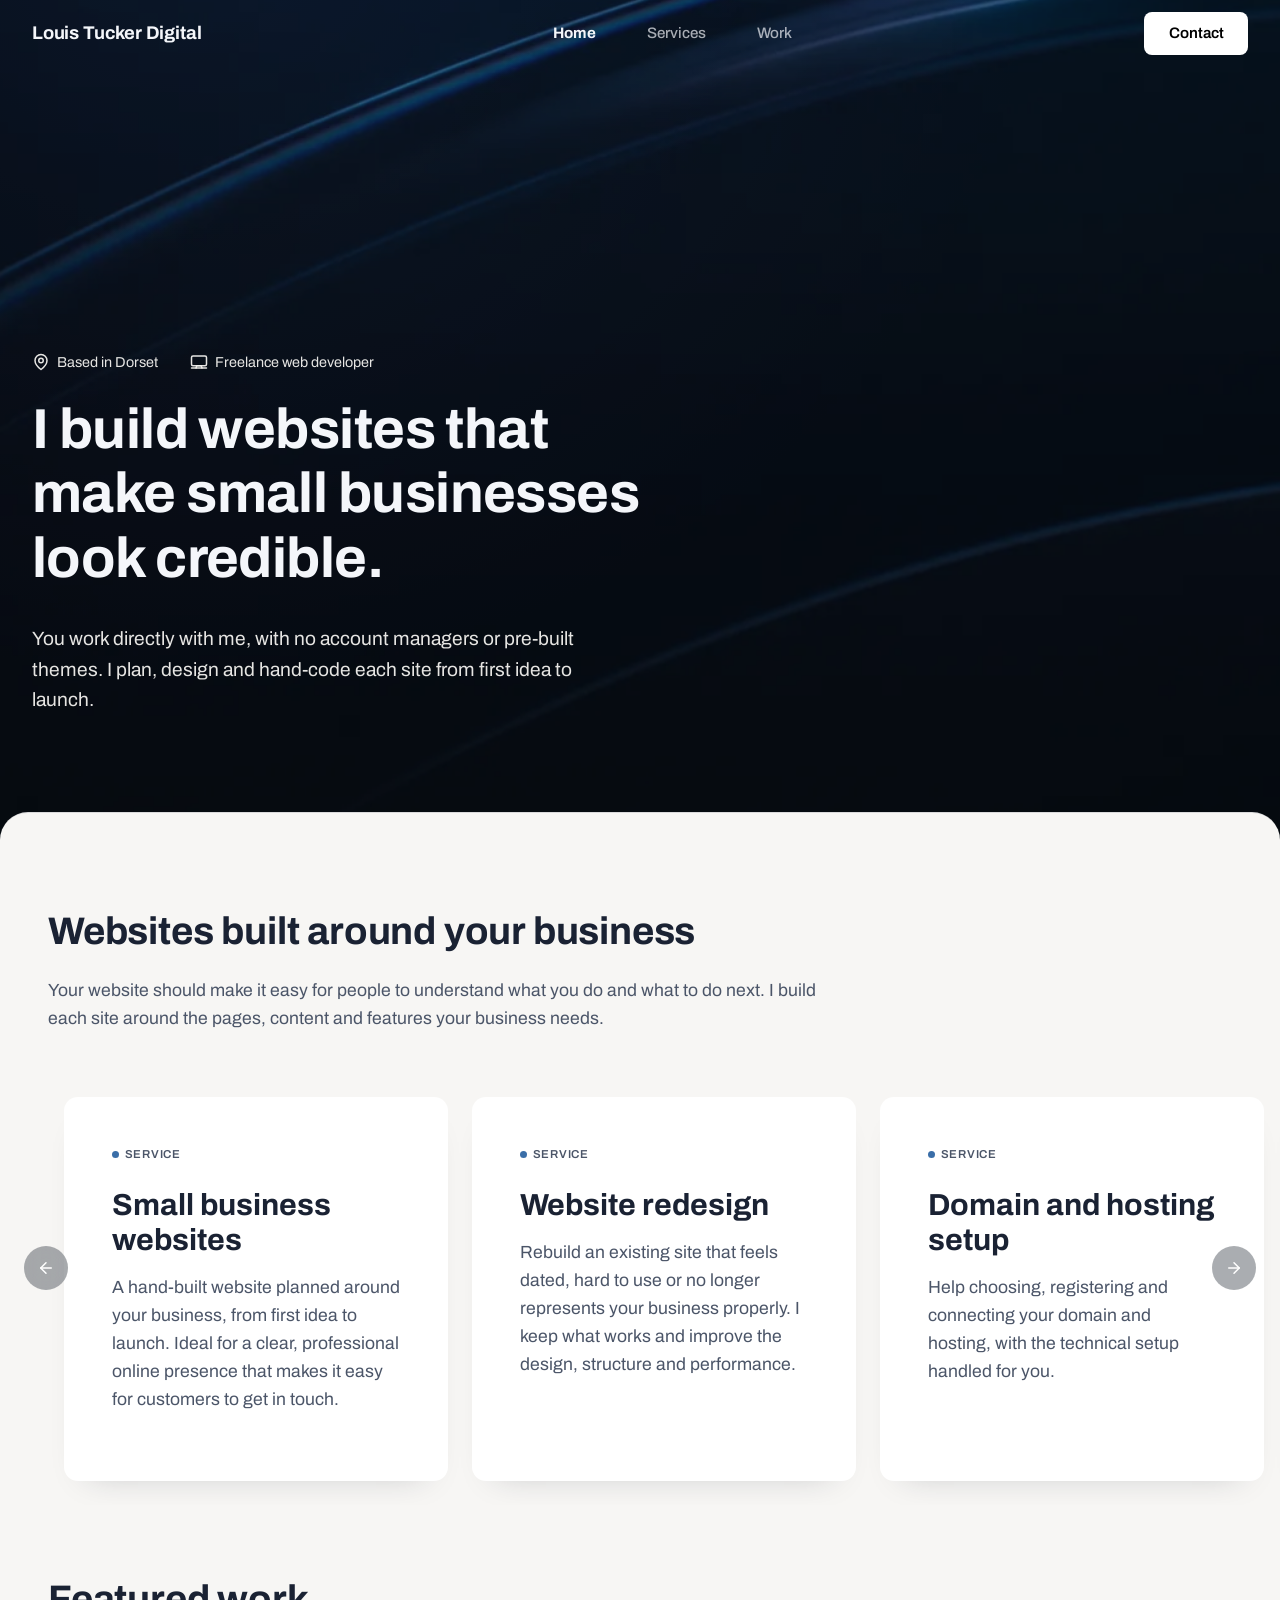
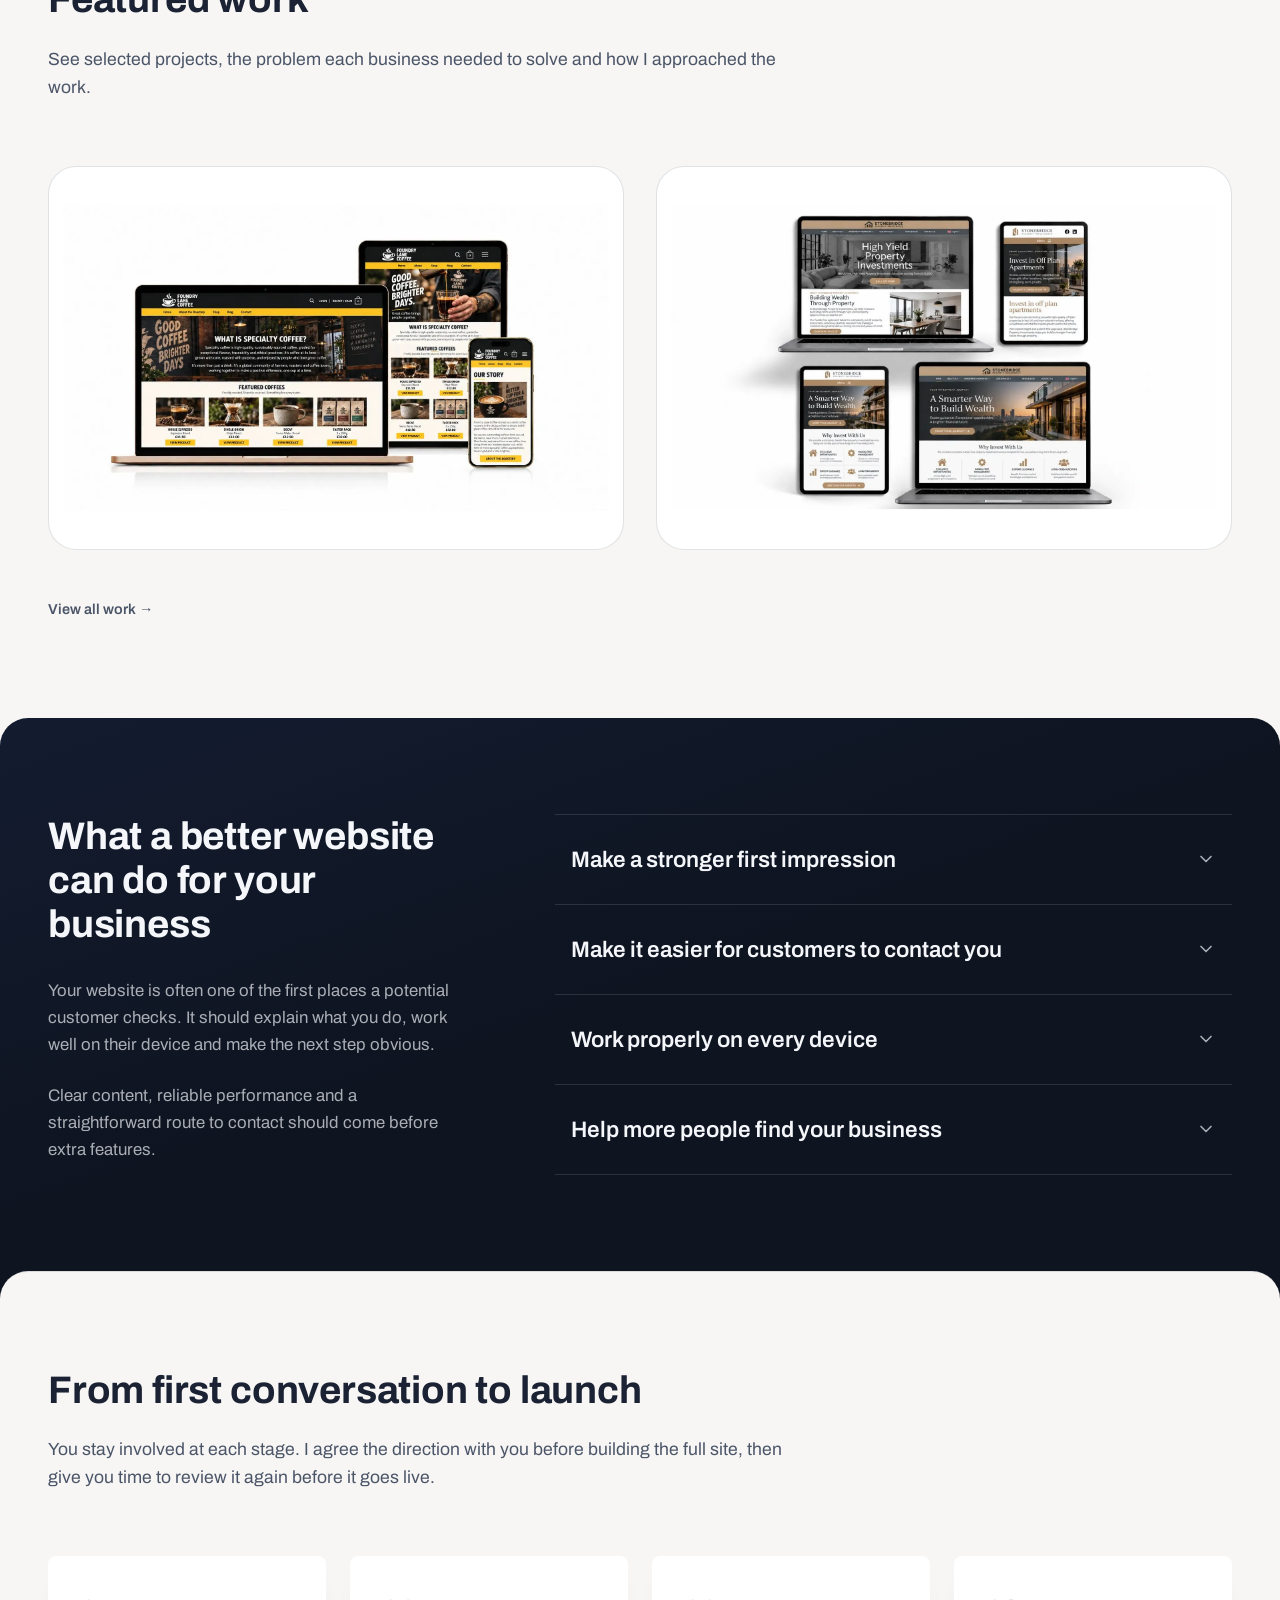
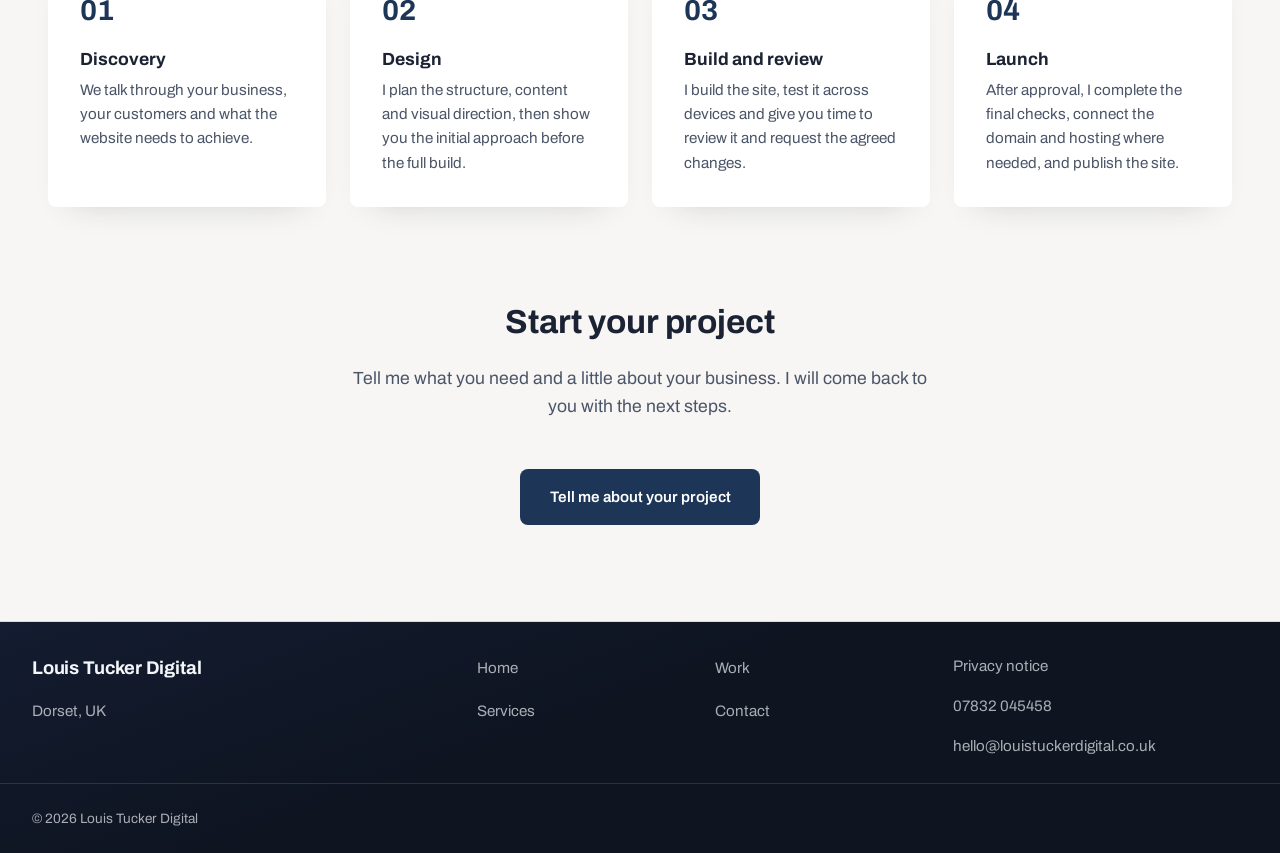
==== index.html @ f45a4ca0 "Widen lightbox frame and add prev/next navigation between images - The lightbox surface is now a rea" ====
<!DOCTYPE html>
<html lang="en-GB">
<head>
  <meta charset="UTF-8">
  <meta name="viewport" content="width=device-width, initial-scale=1.0">
  <meta http-equiv="Content-Security-Policy" content="default-src 'self'; style-src 'self'; font-src 'self'; script-src 'self'; img-src 'self' data:; connect-src 'self' https://formspree.io; form-action 'self' https://formspree.io; object-src 'none'; base-uri 'self'; frame-ancestors 'none';">
  <meta name="referrer" content="strict-origin-when-cross-origin">
  <meta name="robots" content="index, follow">

  <title>Louis Tucker Digital | Freelance web developer, UK</title>
  <meta name="description" content="I design and build fast, secure websites for small businesses across the UK. Custom-coded, mobile-first and straightforward to maintain.">
  <link rel="canonical" href="https://louistuckerdigital.co.uk/">

  <meta property="og:type" content="website">
  <meta property="og:site_name" content="Louis Tucker Digital">
  <meta property="og:title" content="Louis Tucker Digital | Freelance web developer, UK">
  <meta property="og:description" content="I design and build fast, secure websites for small businesses across the UK. Custom-coded, mobile-first, and straightforward to maintain.">
  <meta property="og:url" content="https://louistuckerdigital.co.uk/">
  <meta property="og:image" content="https://louistuckerdigital.co.uk/assets/og-image.png">
  <meta property="og:locale" content="en_GB">
  <meta name="twitter:card" content="summary_large_image">
  <meta name="twitter:title" content="Louis Tucker Digital | Freelance web developer, UK">
  <meta name="twitter:description" content="I design and build fast, secure websites for small businesses across the UK.">
  <meta name="twitter:image" content="https://louistuckerdigital.co.uk/assets/og-image.png">

  <link rel="icon" type="image/svg+xml" href="assets/favicon.svg">
  <link rel="icon" type="image/png" sizes="32x32" href="assets/favicon-32x32.png">
  <link rel="icon" type="image/png" sizes="16x16" href="assets/favicon-16x16.png">
  <link rel="apple-touch-icon" href="assets/apple-touch-icon.png">
  <link rel="shortcut icon" href="assets/favicon.ico">

  <link rel="preload" href="assets/fonts/archivo-variable.woff2" as="font" type="font/woff2" crossorigin>

  <link rel="stylesheet" href="css/styles.css?v=251">

  <script type="application/ld+json">
  {
    "@context": "https://schema.org",
    "@type": "ProfessionalService",
    "name": "Louis Tucker Digital",
    "image": "https://louistuckerdigital.co.uk/assets/og-image.png",
    "url": "https://louistuckerdigital.co.uk/",
    "email": "hello@louistuckerdigital.co.uk",
    "telephone": "+447832045458",
    "address": {
      "@type": "PostalAddress",
      "addressRegion": "Dorset",
      "addressCountry": "GB"
    },
    "areaServed": "GB",
    "priceRange": "£35-£500"
  }
  </script>
</head>
<body>
  <a class="skip-link" href="#main">Skip to content</a>

  <header class="site-header site-header-on-dark">
    <div class="container">
      <a class="brand brand-on-dark" href="/">
        Louis Tucker Digital
      </a>

      <button class="nav-toggle nav-toggle-on-dark" type="button" aria-expanded="false" aria-controls="main-nav" aria-label="Toggle menu">
        <span class="nav-toggle-bar"></span>
        <span class="nav-toggle-bar"></span>
        <span class="nav-toggle-bar"></span>
      </button>

      <nav class="main-nav main-nav-on-dark" id="main-nav" aria-label="Primary">
        <ul>
          <li><a href="/" aria-current="page">Home</a></li>
          <li><a href="services/">Services</a></li>
          <li><a href="work/">Work</a></li>
          <li><a href="contact/">Contact</a></li>
        </ul>
      </nav>

      <a class="header-contact-btn" href="contact/">Contact</a>
    </div>
  </header>

  <div class="hero-wrap hero-wrap-home">
    <section class="hero">
      <div class="container hero-grid">
        <div class="hero-content">
          <ul class="hero-meta">
            <li>
              <svg viewBox="0 0 24 24" fill="none" stroke="currentColor" stroke-width="2" stroke-linecap="round" stroke-linejoin="round" aria-hidden="true"><path d="M20 10c0 6-8 12-8 12s-8-6-8-12a8 8 0 0 1 16 0Z"/><circle cx="12" cy="10" r="3"/></svg>
              <span>Based in Dorset</span>
            </li>
            <li>
              <svg viewBox="0 0 24 24" fill="none" stroke="currentColor" stroke-width="2" stroke-linecap="round" stroke-linejoin="round" aria-hidden="true"><rect x="2" y="4" width="20" height="13" rx="2"/><path d="M2 20h20"/><path d="M8 20l1-3h6l1 3"/></svg>
              <span>Freelance web developer</span>
            </li>
          </ul>

          <h1>I build websites that make small businesses look credible.</h1>

          <p class="hero-lede">You work directly with me, with no account managers or pre-built themes. I plan, design and hand-code each site from first idea to launch.</p>
        </div>
      </div>
    </section>
  </div>

  <main id="main">
    <section class="tile-section tile-section-light tile-overlap">
      <div class="container">
        <div class="section-head">
          <h2>Websites built around your business</h2>
          <p>Your website should make it easy for people to understand what you do and what to do next. I build each site around the pages, content and features your business needs.</p>
        </div>

        <div class="offer-carousel" id="offer-carousel">
          <button class="offer-carousel-arrow offer-carousel-arrow-prev" type="button" aria-label="Scroll left" disabled>
            <svg viewBox="0 0 24 24" fill="none" stroke="currentColor" stroke-width="2" stroke-linecap="round" stroke-linejoin="round" aria-hidden="true"><path d="M19 12H5"/><path d="M12 19l-7-7 7-7"/></svg>
          </button>

          <div class="offer-carousel-track">
            <div class="offer-carousel-spacer" aria-hidden="true"></div>
            <a class="offer-card" href="services/#showcase-jump">
              <span class="offer-tag"><span class="offer-tag-dot"></span>Service</span>
              <h3>Small business websites</h3>
              <p>A hand-built website planned around your business, from first idea to launch. Ideal for a clear, professional online presence that makes it easy for customers to get in touch.</p>
            </a>
            <a class="offer-card" href="services/#showcase-jump">
              <span class="offer-tag"><span class="offer-tag-dot"></span>Service</span>
              <h3>Website redesign</h3>
              <p>Rebuild an existing site that feels dated, hard to use or no longer represents your business properly. I keep what works and improve the design, structure and performance.</p>
            </a>
            <a class="offer-card" href="services/#showcase-jump">
              <span class="offer-tag"><span class="offer-tag-dot"></span>Service</span>
              <h3>Domain and hosting setup</h3>
              <p>Help choosing, registering and connecting your domain and hosting, with the technical setup handled for you.</p>
            </a>
            <a class="offer-card" href="services/#showcase-jump">
              <span class="offer-tag"><span class="offer-tag-dot"></span>Service</span>
              <h3>Website content</h3>
              <p>Help organising and refining your words, images and page structure so visitors can quickly understand what you do and what to do next.</p>
            </a>
            <div class="offer-carousel-spacer" aria-hidden="true"></div>
          </div>

          <button class="offer-carousel-arrow offer-carousel-arrow-next" type="button" aria-label="Scroll right">
            <svg viewBox="0 0 24 24" fill="none" stroke="currentColor" stroke-width="2" stroke-linecap="round" stroke-linejoin="round" aria-hidden="true"><path d="M5 12h14"/><path d="M12 5l7 7-7 7"/></svg>
          </button>
        </div>

        <div class="section-head section-head-spaced">
          <h2>Featured work</h2>
          <p>See selected projects, the problem each business needed to solve and how I approached the work.</p>
        </div>

        <div class="showcase-visual-grid showcase-visual-grid-featured">
          <a class="showcase-visual" href="case-studies/local-coffee-shop/">
            <img class="showcase-visual-image" src="assets/case-studies/local-coffee-shop/foundrylancoffee-cover.webp" alt="Desktop homepage of the Foundry Lane Coffee website" loading="lazy" width="1635" height="916">
            <div class="showcase-visual-overlay">
              <h3>A new website for a local coffee shop</h3>
              <p>A simple website that reflects the character of the business.</p>
            </div>
          </a>
          <a class="showcase-visual" href="case-studies/property-content/">
            <img class="showcase-visual-image" src="assets/case-studies/property-content/stonebridgepropertyinvestments-cover.webp" alt="Homepage, off plan apartments and investment journey pages of the Stonebridge Property Investments website across desktop, tablet and mobile" loading="lazy" width="1638" height="910">
            <div class="showcase-visual-overlay">
              <h3>Restructuring website content for a property business</h3>
              <p>Bringing a complex range of property services into a clearer structure.</p>
            </div>
          </a>
        </div>

        <a class="text-link-subtle view-all-work" href="work/">View all work &rarr;</a>
      </div>
    </section>

    <section class="tile-section tile-section-dark tile-overlap">
      <div class="container">
        <div class="offer-split">
          <div class="offer-split-intro">
            <h2>What a better website can do for your business</h2>
            <p>Your website is often one of the first places a potential customer checks. It should explain what you do, work well on their device and make the next step obvious.</p>
            <p>Clear content, reliable performance and a straightforward route to contact should come before extra features.</p>
          </div>

          <div class="accordion">
            <div class="accordion-item">
              <button class="accordion-trigger" type="button" aria-expanded="false" aria-controls="accordion-panel-1" id="accordion-trigger-1">
                <span>Make a stronger first impression</span>
                <svg class="accordion-icon" viewBox="0 0 24 24" fill="none" stroke="currentColor" stroke-width="2" stroke-linecap="round" stroke-linejoin="round" aria-hidden="true"><path d="M6 9l6 6 6-6"/></svg>
              </button>
              <div class="accordion-panel" id="accordion-panel-1" role="region" aria-labelledby="accordion-trigger-1">
                <p>A dated or hard-to-use site can make a good business look less established than it is. A clear, current website helps your online presence match the quality of the service you provide.</p>
              </div>
            </div>

            <div class="accordion-item">
              <button class="accordion-trigger" type="button" aria-expanded="false" aria-controls="accordion-panel-2" id="accordion-trigger-2">
                <span>Make it easier for customers to contact you</span>
                <svg class="accordion-icon" viewBox="0 0 24 24" fill="none" stroke="currentColor" stroke-width="2" stroke-linecap="round" stroke-linejoin="round" aria-hidden="true"><path d="M6 9l6 6 6-6"/></svg>
              </button>
              <div class="accordion-panel" id="accordion-panel-2" role="region" aria-labelledby="accordion-trigger-2">
                <p>Visitors should be able to see what you do and how to contact you without searching for it. Clear navigation, contact details and simple enquiry forms make the next step easier.</p>
              </div>
            </div>

            <div class="accordion-item">
              <button class="accordion-trigger" type="button" aria-expanded="false" aria-controls="accordion-panel-3" id="accordion-trigger-3">
                <span>Work properly on every device</span>
                <svg class="accordion-icon" viewBox="0 0 24 24" fill="none" stroke="currentColor" stroke-width="2" stroke-linecap="round" stroke-linejoin="round" aria-hidden="true"><path d="M6 9l6 6 6-6"/></svg>
              </button>
              <div class="accordion-panel" id="accordion-panel-3" role="region" aria-labelledby="accordion-trigger-3">
                <p>People will visit from phones, tablets and desktops. I build each site to adapt across screen sizes, with readable content and straightforward navigation throughout.</p>
              </div>
            </div>

            <div class="accordion-item">
              <button class="accordion-trigger" type="button" aria-expanded="false" aria-controls="accordion-panel-4" id="accordion-trigger-4">
                <span>Help more people find your business</span>
                <svg class="accordion-icon" viewBox="0 0 24 24" fill="none" stroke="currentColor" stroke-width="2" stroke-linecap="round" stroke-linejoin="round" aria-hidden="true"><path d="M6 9l6 6 6-6"/></svg>
              </button>
              <div class="accordion-panel" id="accordion-panel-4" role="region" aria-labelledby="accordion-trigger-4">
                <p>Clear page structure, metadata, mobile-friendly design and fast loading help search engines understand your business. Every site includes these basic SEO foundations.</p>
              </div>
            </div>
          </div>
        </div>
      </div>
    </section>

    <section class="tile-section tile-section-light tile-overlap tile-section-last">
      <div class="container">
        <div class="section-head">
          <h2>From first conversation to launch</h2>
          <p>You stay involved at each stage. I agree the direction with you before building the full site, then give you time to review it again before it goes live.</p>
        </div>

        <div class="process-tiles">
          <a class="process-tile" href="services/#process-steps-jump">
            <span class="process-index">01</span>
            <h3>Discovery</h3>
            <p>We talk through your business, your customers and what the website needs to achieve.</p>
          </a>
          <a class="process-tile" href="services/#process-steps-jump">
            <span class="process-index">02</span>
            <h3>Design</h3>
            <p>I plan the structure, content and visual direction, then show you the initial approach before the full build.</p>
          </a>
          <a class="process-tile" href="services/#process-steps-jump">
            <span class="process-index">03</span>
            <h3>Build and review</h3>
            <p>I build the site, test it across devices and give you time to review it and request the agreed changes.</p>
          </a>
          <a class="process-tile" href="services/#process-steps-jump">
            <span class="process-index">04</span>
            <h3>Launch</h3>
            <p>After approval, I complete the final checks, connect the domain and hosting where needed, and publish the site.</p>
          </a>
        </div>

        <div class="cta-section">
          <h2>Start your project</h2>
          <p>Tell me what you need and a little about your business. I will come back to you with the next steps.</p>
          <a class="btn btn-primary" href="contact/">Tell me about your project</a>
        </div>
      </div>
    </section>
  </main>

  <footer class="site-footer site-footer-dark">
    <div class="container footer-dark-grid">
      <div class="footer-dark-brand">
        <a class="brand brand-on-dark" href="/">Louis Tucker Digital</a>
        <p class="footer-dark-location">Dorset, UK</p>
      </div>

      <nav class="footer-dark-nav" aria-label="Footer">
        <ul>
          <li><a href="/">Home</a></li>
          <li><a href="services/">Services</a></li>
        </ul>
        <ul>
          <li><a href="work/">Work</a></li>
          <li><a href="contact/">Contact</a></li>
        </ul>
      </nav>

      <div class="footer-dark-contact">
        <a href="privacy/">Privacy notice</a>
        <a href="tel:+447832045458">07832 045458</a>
        <a href="mailto:hello@louistuckerdigital.co.uk">hello@louistuckerdigital.co.uk</a>
      </div>
    </div>

    <div class="container footer-dark-bottom">
      <p>&copy; <span id="year">2026</span> Louis Tucker Digital</p>
    </div>
  </footer>

  <script src="js/main.js?v=13"></script>
</body>
</html>
---- css/styles.css ----
/*
  Louis Tucker Digital
  Design direction: an editorial, ledger-like layout for a solo web developer.
  White ground, alternating with a subtly blue-tinted light grey, single
  navy accent used sparingly (primary button, links, one hero line).
  Archivo for headings and body copy. No cards, no icon tiles, no
  gradients.

  Header is a light, understated bar rather than a solid colour block,
  and closing CTAs sit in a soft rounded panel instead of full-bleed
  colour, so the accent reads as considered rather than shouted.
*/

@font-face {
  font-family: "Archivo";
  font-style: normal;
  font-weight: 400 800;
  font-display: swap;
  src: url("../assets/fonts/archivo-variable.woff2") format("woff2");
}

:root {
  --color-bg: #ffffff;
  --color-bg-alt: #eef1f6;
  --color-ink: #1a2233;
  --color-ink-soft: #4b5568;
  --color-ink-faint: #646d7d;
  --color-accent: #1d3557;
  --color-accent-tint: #e6eaf1;
  --color-rule: rgba(26, 34, 51, 0.13);
  --color-rule-strong: rgba(26, 34, 51, 0.24);

  --color-dark: #0e1420;
  --color-dark-alt: #171f2e;
  --color-dark-rule: rgba(255, 255, 255, 0.12);
  --color-on-dark: #f4f6fa;
  --color-on-dark-soft: rgba(244, 246, 250, 0.68);

  --font-heading: "Archivo", "Segoe UI", sans-serif;
  --font-body: "Archivo", "Segoe UI", sans-serif;
  --font-ui: "Archivo", "Segoe UI", sans-serif;

  --space-1: 0.5rem;
  --space-2: 1rem;
  --space-3: 1.5rem;
  --space-4: 2rem;
  --space-5: 3rem;
  --space-6: 4rem;
  --space-7: 6rem;
  --space-8: 8rem;

  --max-width: 100rem;
  --measure: 38rem;
  --radius: 8px;
  --radius-panel: 28px;
  --header-height: 5.5rem;
}

/* Reset a hierarchy of the usual suspects, not everything, so browser
   defaults we actually rely on (focus rings, form controls) stay intact. */
*,
*::before,
*::after {
  box-sizing: border-box;
}

html {
  scroll-behavior: smooth;
  overflow-x: hidden;
}

@media (prefers-reduced-motion: reduce) {
  html {
    scroll-behavior: auto;
  }
  * {
    animation-duration: 0.01ms !important;
    animation-iteration-count: 1 !important;
    transition-duration: 0.01ms !important;
  }
}

body {
  margin: 0;
  background: var(--color-bg);
  color: var(--color-ink);
  font-family: var(--font-body);
  font-size: 1.0625rem;
  line-height: 1.6;
  -webkit-font-smoothing: antialiased;
  overflow-x: hidden;
}

h1,
h2,
h3,
h4 {
  font-family: var(--font-heading);
  font-weight: 700;
  line-height: 1.15;
  margin: 0;
  color: var(--color-ink);
}

h1 {
  font-size: clamp(2.15rem, 3.6vw, 3rem);
  letter-spacing: -0.01em;
}

h2 {
  font-size: clamp(1.7rem, 2.6vw, 2.1rem);
  letter-spacing: -0.005em;
}

h3 {
  font-size: 1.35rem;
}

p {
  margin: 0 0 1em;
}

a {
  color: var(--color-accent);
  text-decoration-thickness: 1px;
  text-underline-offset: 0.15em;
}

a:hover {
  text-decoration-thickness: 2px;
}

img {
  max-width: 100%;
  display: block;
}

img[hidden] {
  display: none;
}

/* Visible keyboard focus everywhere, including on custom controls. */
a:focus-visible,
button:focus-visible,
input:focus-visible,
select:focus-visible,
textarea:focus-visible {
  outline: 2px solid var(--color-accent);
  outline-offset: 3px;
}

.container {
  width: 100%;
  max-width: var(--max-width);
  margin: 0 auto;
  padding: 0 clamp(var(--space-2), 3vw, var(--space-4));
}

.measure {
  max-width: var(--measure);
}

.measure-wide {
  max-width: 60%;
}

.measure h2 {
  margin-top: var(--space-5);
  margin-bottom: var(--space-3);
}

.measure-p-spaced {
  margin-bottom: var(--space-3);
}

.measure h2:first-child {
  margin-top: 0;
}

.skip-link {
  position: absolute;
  left: -999px;
  top: auto;
  background: var(--color-ink);
  color: var(--color-bg);
  padding: var(--space-2) var(--space-3);
  z-index: 1000;
  font-family: var(--font-ui);
}

.skip-link:focus {
  left: var(--space-2);
  top: var(--space-2);
}

.sr-only {
  position: absolute;
  width: 1px;
  height: 1px;
  padding: 0;
  margin: -1px;
  overflow: hidden;
  clip: rect(0, 0, 0, 0);
  white-space: nowrap;
  border: 0;
}

/* ---------- Buttons ---------- */

.btn {
  display: inline-flex;
  align-items: center;
  gap: 0.5em;
  font-family: var(--font-ui);
  font-weight: 600;
  font-size: 0.95rem;
  padding: 0.95em 1.9em;
  border-radius: var(--radius);
  border: 1px solid transparent;
  cursor: pointer;
  text-decoration: none;
  transition: background-color 0.15s ease, color 0.15s ease, border-color 0.15s ease, transform 0.12s ease-out;
}

.btn:active {
  transform: scale(0.97);
}

.btn-primary {
  background: var(--color-accent);
  color: #ffffff;
}

.btn-primary:hover {
  background: #142944;
  text-decoration: none;
}

/* ---------- Header ---------- */

.site-header {
  background: var(--color-bg);
  border-bottom: 1px solid var(--color-rule);
}

.site-header-on-dark {
  background: transparent;
  border-bottom: none;
  position: fixed;
  top: 0;
  left: 0;
  right: 0;
  z-index: 20;
  transition: background-color 0.25s ease, backdrop-filter 0.25s ease, border-color 0.25s ease;
}

.site-header-on-dark.is-scrolled,
.site-header-solid {
  background: rgba(14, 20, 32, 0.72);
  backdrop-filter: blur(10px);
  -webkit-backdrop-filter: blur(10px);
  border-bottom: 1px solid var(--color-dark-rule);
}

.page-content-offset {
  padding-top: var(--header-height, 5.5rem);
}

.site-header .container {
  display: grid;
  grid-template-columns: auto 1fr auto;
  align-items: center;
  gap: var(--space-4);
  padding-top: 0.75rem;
  padding-bottom: 0.75rem;
}

.brand {
  display: inline-flex;
  align-items: center;
  font-family: var(--font-heading);
  font-weight: 700;
  font-size: 1.15rem;
  color: var(--color-ink);
  text-decoration: none;
  letter-spacing: -0.01em;
}

.brand:hover {
  text-decoration: none;
  color: var(--color-accent);
}

.brand-on-dark {
  color: var(--color-on-dark);
}

.brand-on-dark:hover {
  color: var(--color-on-dark);
  opacity: 0.8;
}

.main-nav {
  display: flex;
  align-items: center;
  justify-content: center;
  gap: var(--space-4);
}

.main-nav ul {
  list-style: none;
  display: flex;
  gap: var(--space-5);
  margin: 0;
  padding: 0;
}

@media (min-width: 901px) {
  .main-nav ul li:last-child {
    display: none;
  }
}

.main-nav a {
  font-family: var(--font-ui);
  font-weight: 500;
  font-size: 0.95rem;
  color: var(--color-ink-soft);
  text-decoration: none;
  display: inline-block;
  padding: 0.5em 0.1em;
}

.main-nav a:hover {
  color: var(--color-accent);
}

.main-nav a[aria-current="page"] {
  color: var(--color-accent);
  font-weight: 700;
}

.main-nav-on-dark a {
  color: var(--color-on-dark-soft);
}

.main-nav-on-dark a:hover {
  color: var(--color-on-dark);
}

.main-nav-on-dark a[aria-current="page"] {
  color: var(--color-on-dark);
  font-weight: 700;
}

.header-contact-btn {
  display: inline-flex;
  align-items: center;
  justify-self: end;
  padding: 0.6em 1.6em;
  border-radius: var(--radius);
  background-color: #ffffff;
  color: #000000 !important;
  font-family: var(--font-ui);
  font-weight: 600;
  font-size: 0.95rem;
  text-decoration: none;
  transition: background-color 0.15s ease, transform 0.12s ease-out;
}

.header-contact-btn:active {
  transform: scale(0.97);
}

.header-contact-btn:hover {
  background-color: #e6eaf1;
  color: #000000 !important;
  text-decoration: none;
}

.nav-toggle {
  display: none;
  align-items: center;
  justify-content: center;
  flex-direction: column;
  min-width: 44px;
  min-height: 44px;
  background: none;
  border: 1px solid var(--color-rule-strong);
  border-radius: var(--radius);
  padding: 0.65em 0.85em;
  cursor: pointer;
}

.nav-toggle-on-dark {
  border-color: var(--color-dark-rule);
}

.nav-toggle-on-dark .nav-toggle-bar {
  background: var(--color-on-dark);
}

.nav-toggle-bar {
  display: block;
  width: 20px;
  height: 2px;
  background: var(--color-ink);
  margin: 4px 0;
  transition: transform 0.15s ease, opacity 0.15s ease;
}

.nav-toggle[aria-expanded="true"] .nav-toggle-bar:nth-child(1) {
  transform: translateY(6px) rotate(45deg);
}

.nav-toggle[aria-expanded="true"] .nav-toggle-bar:nth-child(2) {
  opacity: 0;
}

.nav-toggle[aria-expanded="true"] .nav-toggle-bar:nth-child(3) {
  transform: translateY(-6px) rotate(-45deg);
}

/* ---------- Hero ---------- */

.hero-wrap {
  background: radial-gradient(120% 140% at 15% 0%, #131c30 0%, #090d15 55%, #090d15 100%);
  padding-bottom: var(--space-8);
  margin-top: calc(-1 * var(--header-height, 5.5rem));
  position: relative;
  overflow: hidden;
}

.hero-wrap::before {
  content: "";
  position: absolute;
  inset: 0;
  background-image: url("../assets/hero-background.webp");
  background-size: cover;
  background-position: center;
  background-repeat: no-repeat;
  opacity: 0.45;
  z-index: 0;
}

.hero {
  padding: calc(var(--header-height, 5.5rem) + var(--space-6)) 0 var(--space-6);
  height: calc(100vh - (var(--space-8) - var(--space-7)));
  min-height: calc(100vh - (var(--space-8) - var(--space-7)));
  display: flex;
  align-items: stretch;
  position: relative;
  z-index: 1;
  box-sizing: border-box;
}

.hero-wrap-services .hero {
  padding-top: calc(var(--header-height, 5.5rem) + var(--space-6) + var(--space-5));
  padding-bottom: var(--space-6);
  height: calc(100vh - (var(--space-8) - var(--space-7)));
  min-height: calc(100vh - (var(--space-8) - var(--space-7)));
  overflow: hidden;
  box-sizing: border-box;
}

.hero h1,
.hero-content h1 {
  color: var(--color-on-dark);
  font-size: clamp(2.6rem, 4.4vw, 3.6rem);
  max-width: none;
}

.hero-grid {
  display: grid;
  grid-template-columns: 1fr;
  align-items: end;
  width: 100%;
}

.hero-content {
  max-width: clamp(28rem, 65vw - 10rem, 50%);
}

.hero-lede {
  font-size: 1.2rem;
  max-width: 34rem;
  color: rgba(242, 241, 238, 0.95);
  align-self: auto;
  justify-self: auto;
  margin: var(--space-4) 0 0;
  padding-bottom: 0;
}

.hero-label {
  display: flex;
  align-items: center;
  gap: 0.5em;
  font-family: var(--font-ui);
  font-size: 0.9rem;
  color: rgba(242, 241, 238, 0.95);
  margin: 0 0 var(--space-3);
}

.hero-label svg {
  width: 18px;
  height: 18px;
  flex-shrink: 0;
  color: rgba(242, 241, 238, 0.95);
}

/* ---------- Hero meta row (credibility markers) ---------- */

.hero-meta {
  display: flex;
  flex-wrap: wrap;
  gap: var(--space-4);
  list-style: none;
  margin: 0 0 var(--space-3);
  padding: 0;
}

.hero-meta li {
  display: flex;
  align-items: center;
  gap: 0.5em;
  font-family: var(--font-ui);
  font-size: 0.9rem;
  color: rgba(242, 241, 238, 0.95);
}

.hero-meta svg {
  width: 18px;
  height: 18px;
  flex-shrink: 0;
  color: rgba(242, 241, 238, 0.95);
}

.error-code {
  font-size: 2.6rem;
  margin-bottom: var(--space-2);
}

/* ---------- Section scaffolding ---------- */

.section {
  padding: var(--space-7) 0;
}

.section-offwhite .container {
  padding-left: var(--space-5);
  padding-right: var(--space-5);
}

.section-head {
  max-width: 56rem;
  margin-bottom: var(--space-6);
}

#showcase-jump .section-head {
  margin-bottom: var(--space-4);
}

.section-head-tight {
  margin-bottom: var(--space-3);
}

.section-head-spaced {
  margin-top: var(--space-7);
}

.section-head h1,
.section-head h2 {
  font-size: clamp(1.9rem, 3vw, 2.5rem);
  margin-bottom: var(--space-3);
}

.section-head p {
  color: var(--color-ink-soft);
  font-size: 1.1rem;
  max-width: 48rem;
}

@media (min-width: 901px) {
  .section-head:has(.case-study-helped) {
    margin-bottom: var(--space-4);
  }
}

.case-study-helped {
  display: flex;
  align-items: center;
  flex-wrap: wrap;
  gap: var(--space-3);
}

.case-study-helped p {
  margin: 0;
}

.case-study-helped .showcase-tabs {
  margin-bottom: 0;
}

.case-study-placeholder {
  height: 40rem;
  border-radius: var(--radius-panel);
  background: #ffffff;
  border: 1px solid var(--color-rule);
  display: flex;
  align-items: center;
  justify-content: center;
  margin-top: var(--space-8);
  overflow: hidden;
}

.case-study-placeholder-image {
  width: auto;
  height: 100%;
  max-width: 100%;
  object-fit: contain;
  object-position: center;
}

.case-study-placeholder-image-zoom {
  transform: scale(1.25);
}

.case-study-placeholder-image-zoom-out {
  transform: scale(0.85);
}

.case-study-image-grid {
  display: grid;
  grid-template-columns: 1fr 1fr;
  gap: var(--space-4);
  margin-top: var(--space-8);
}

.case-study-placeholder-tile {
  height: auto;
  aspect-ratio: 3 / 2;
  margin-top: 0;
}

.case-study-placeholder-tile .case-study-placeholder-image {
  object-fit: cover;
  object-position: top;
  transform: scale(1.08);
}

.case-study-approach {
  display: grid;
  grid-template-columns: 1fr 1fr;
  gap: var(--space-8);
  margin-top: var(--space-8);
}

.case-study-approach h2 {
  margin-bottom: var(--space-3);
}

.case-study-approach p {
  color: var(--color-ink-soft);
}

.case-study-improvements {
  margin-top: var(--space-6);
  padding-top: var(--space-6);
  border-top: 1px solid var(--color-rule);
}

.case-study-improvements h2 {
  font-size: 1.35rem;
  margin-bottom: var(--space-4);
}

.case-study-results {
  display: grid;
  grid-template-columns: repeat(3, 1fr);
  gap: var(--space-5);
  margin-top: var(--space-8);
  padding: var(--space-6) 0;
  border-top: 1px solid var(--color-rule);
  border-bottom: 1px solid var(--color-rule);
}

.case-study-result {
  display: flex;
  flex-direction: column;
  align-items: center;
  text-align: center;
}

.case-study-result-figure {
  font-family: var(--font-heading);
  font-weight: 700;
  font-size: clamp(2.15rem, 3.6vw, 3rem);
  color: var(--color-ink);
}

.case-study-result-label {
  margin-top: var(--space-2);
  font-family: var(--font-ui);
  font-size: 0.95rem;
  color: var(--color-ink-soft);
}

.text-link-subtle {
  display: inline-block;
  font-family: var(--font-ui);
  font-size: 0.9rem;
  font-weight: 600;
  color: var(--color-ink-soft);
  text-decoration: none;
  transition: color 0.15s ease;
}

.text-link-subtle:hover {
  color: var(--color-ink);
}

.case-study-back {
  margin-bottom: var(--space-4);
}

.view-all-work {
  display: block;
  margin-top: var(--space-5);
  text-align: left;
}

.case-study-related {
  display: block;
  margin-top: var(--space-5);
}

.cta-section {
  max-width: 36rem;
  margin: var(--space-7) auto 0;
  text-align: center;
}

.cta-section p {
  color: var(--color-ink-soft);
  font-size: 1.1rem;
  margin: var(--space-3) 0 var(--space-5);
}

.case-study-overview {
  display: grid;
  grid-template-columns: 35fr 65fr;
  gap: var(--space-8);
  margin-top: var(--space-8);
}

.case-study-overview h2 {
  font-size: 1.6rem;
  margin-bottom: var(--space-4);
}

.case-study-overview h2:not(:first-child) {
  margin-top: var(--space-6);
}

.case-study-overview p {
  color: var(--color-ink-soft);
}

.case-study-scope.showcase-tabs,
.case-study-improvements .showcase-tabs {
  margin-bottom: 0;
}

.case-study-facts {
  margin: 0;
}

.case-study-fact {
  padding: var(--space-2) 0;
  border-bottom: 1px solid var(--color-rule);
}

.case-study-fact:first-child {
  padding-top: 0;
}

.case-study-fact dt {
  font-family: var(--font-ui);
  font-weight: 600;
  font-size: 1.1rem;
  color: var(--color-ink);
}

.case-study-fact dd {
  margin: 0.2em 0 0;
  font-size: 1.1rem;
  color: var(--color-ink-soft);
}

/* ---------- Process index number (home process tiles) ---------- */

.process-index {
  display: block;
  font-family: var(--font-heading);
  font-weight: 700;
  font-size: 1.8rem;
  color: var(--color-accent);
  margin-bottom: var(--space-2);
}

/* ---------- Services preview (home) ---------- */

.service-preview-list {
  border-top: 1px solid var(--color-rule);
}

.service-preview-item {
  display: flex;
  justify-content: space-between;
  align-items: baseline;
  gap: var(--space-4);
  padding: var(--space-3) 0;
  border-bottom: 1px solid var(--color-rule);
}

.service-preview-item h3 {
  font-size: 1.1rem;
}

/* ---------- Contact page ---------- */

.section-offwhite {
  background: #f7f6f4;
}

.section-offwhite .section {
  padding-top: calc(var(--space-7) - var(--space-3));
}

.contact-grid {
  display: grid;
  grid-template-columns: 1fr 1fr;
  gap: var(--space-8);
}

.contact-info h3 {
  margin-bottom: 0.5em;
}

.contact-info-block + .contact-info-block {
  margin-top: var(--space-5);
}

.contact-info-block p {
  color: var(--color-ink-soft);
}

.contact-info-block a {
  font-weight: 400;
  color: var(--color-ink-soft);
  text-decoration: none;
  transition: color 0.15s ease;
}

.contact-info-block a:hover {
  color: var(--color-ink);
}

form {
  display: flex;
  flex-direction: column;
  gap: var(--space-3);
}

.form-row {
  display: grid;
  grid-template-columns: 1fr 1fr;
  gap: var(--space-3);
}

.field {
  display: flex;
  flex-direction: column;
  gap: 0.4em;
}

.field label {
  font-family: var(--font-ui);
  font-size: 0.9rem;
  font-weight: 600;
  color: var(--color-ink);
}

.field .hint {
  font-size: 0.82rem;
  color: var(--color-ink-soft);
  font-family: var(--font-body);
}

.required-mark {
  color: var(--color-ink-soft);
  font-weight: 400;
}

input,
select,
textarea {
  font-family: var(--font-body);
  font-size: 1rem;
  padding: 0.75em 0.9em;
  border: 1px solid var(--color-rule-strong);
  border-radius: var(--radius);
  background: var(--color-bg);
  color: var(--color-ink);
}

textarea {
  resize: vertical;
  min-height: 8rem;
}

select {
  padding-right: 2.6em;
  appearance: none;
  -webkit-appearance: none;
  -moz-appearance: none;
  background-image: url("data:image/svg+xml,%3Csvg xmlns='http://www.w3.org/2000/svg' viewBox='0 0 24 24' fill='none' stroke='%234b5568' stroke-width='2' stroke-linecap='round' stroke-linejoin='round'%3E%3Cpath d='M6 9l6 6 6-6'/%3E%3C/svg%3E");
  background-repeat: no-repeat;
  background-position: right 1em center;
  background-size: 16px;
}

select:has(option[value=""]:checked) {
  color: var(--color-ink-faint);
}

select option {
  color: var(--color-ink);
}

.field.has-error input,
.field.has-error select,
.field.has-error textarea {
  border-color: #a3352c;
}

.checkbox-field {
  border: none;
  padding: 0;
  margin: 0;
}

.checkbox-field legend {
  font-family: var(--font-ui);
  font-size: 0.9rem;
  font-weight: 600;
  color: var(--color-ink);
  padding: 0;
  margin-bottom: 0.6em;
}

.checkbox-group {
  display: grid;
  grid-template-columns: 1fr 1fr;
  gap: 0.6em var(--space-3);
}

label.checkbox-option {
  display: flex;
  align-items: center;
  gap: 0.6em;
  font-family: var(--font-body);
  font-size: 0.95rem;
  font-weight: 400;
  color: var(--color-ink);
  cursor: pointer;
}

.checkbox-option input {
  width: 1.1em;
  height: 1.1em;
  padding: 0;
  accent-color: var(--color-accent);
  cursor: pointer;
}

.field-error {
  font-size: 0.85rem;
  color: #a3352c;
  display: none;
}

.field.has-error .field-error {
  display: block;
}

.form-status {
  padding: var(--space-2) var(--space-3);
  border-radius: var(--radius);
  font-size: 0.95rem;
  display: none;
}

.form-status.is-visible {
  display: block;
  opacity: 1;
  transform: translateY(0);
  transition: opacity 0.25s ease-out, transform 0.25s ease-out;

  @starting-style {
    opacity: 0;
    transform: translateY(-4px);
  }
}

@media (prefers-reduced-motion: reduce) {
  .form-status.is-visible {
    transform: none;

    @starting-style {
      transform: none;
    }
  }

  .main-nav.is-open {
    transform: none;

    @starting-style {
      transform: none;
    }
  }
}

.form-status.is-success {
  background: var(--color-accent-tint);
  color: var(--color-accent);
  border: 1px solid var(--color-accent);
}

.form-status.is-error {
  background: #f6e9e7;
  color: #7a241d;
  border: 1px solid #a3352c;
}

.form-submit-row {
  display: flex;
  align-items: center;
  gap: var(--space-3);
  margin-top: var(--space-1);
}

.form-submit-row .hint {
  font-size: 0.85rem;
  color: var(--color-ink-soft);
}

/* honeypot field, hidden from sighted users and kept out of tab order */
.hp-field {
  position: absolute;
  left: -9999px;
  width: 1px;
  height: 1px;
  overflow: hidden;
}

.privacy-note {
  font-size: 0.82rem;
  color: var(--color-ink-soft);
  margin-top: var(--space-1);
}

/* ---------- Footer ---------- */

/* ---------- Tile sections (stacked, overlapping rounded panels) ---------- */

.tile-section {
  position: relative;
  z-index: 1;
  padding: var(--space-7) 0;
}

.tile-section .container {
  border-radius: var(--radius-panel);
  padding: var(--space-7) var(--space-5);
}

.tile-section-last {
  padding-bottom: var(--space-5);
}

.tile-section-last .container {
  padding-bottom: var(--space-5);
}

.tile-section-light {
  background: #f7f6f4;
  border-top: 1px solid var(--color-rule);
  border-bottom: 1px solid var(--color-rule);
  border-radius: var(--radius-panel) var(--radius-panel) 0 0;
}

.tile-section-light .container {
  padding-left: var(--space-5);
  padding-right: var(--space-5);
}

.tile-section-dark {
  background: linear-gradient(160deg, #131c30 0%, var(--color-dark) 45%, var(--color-dark) 100%);
  border-radius: var(--radius-panel) var(--radius-panel) 0 0;
}

.tile-section-dark .container {
  padding-left: var(--space-5);
  padding-right: var(--space-5);
  padding-bottom: var(--space-7);
}

.tile-section-dark .section-head h2 {
  color: var(--color-on-dark);
}

.tile-section-dark .section-head p {
  color: var(--color-on-dark-soft);
}

.tile-overlap {
  margin-top: calc(-1 * var(--space-7));
  padding-top: 0;
}

/* ---------- Offer carousel (home) ---------- */

.offer-carousel {
  position: relative;
  width: 100vw;
  margin-left: calc(50% - 50vw);
}

.offer-carousel-track {
  display: flex;
  gap: var(--space-3);
  overflow-x: auto;
  overflow-y: visible;
  scroll-snap-type: x mandatory;
  scroll-behavior: smooth;
  padding: var(--space-3) 0 var(--space-3);
  margin: calc(-1 * var(--space-3)) 0;
  scrollbar-width: none;
}

.offer-carousel-track::-webkit-scrollbar {
  display: none;
}

.offer-carousel-spacer {
  scroll-snap-align: start;
  flex: 0 0 auto;
  width: calc(50vw - 50% + var(--space-6) - var(--space-3));
}

.offer-card {
  scroll-snap-align: start;
  flex: 0 0 auto;
  width: 24rem;
  aspect-ratio: 1 / 1;
  display: flex;
  flex-direction: column;
  border-radius: calc(var(--radius) * 1.75);
  padding: var(--space-5);
  background: var(--color-bg);
  box-shadow: 0 16px 32px -24px rgba(26, 34, 51, 0.25);
  transition: transform 0.2s ease, box-shadow 0.2s ease;
  text-decoration: none;
}

.offer-card:hover {
  transform: translateY(-4px);
  box-shadow: 0 8px 16px -10px rgba(26, 34, 51, 0.35);
}

.offer-tag {
  display: inline-flex;
  align-items: center;
  gap: 0.5em;
  font-family: var(--font-ui);
  font-weight: 600;
  font-size: 0.72rem;
  letter-spacing: 0.06em;
  text-transform: uppercase;
  color: var(--color-ink-soft);
  margin-bottom: var(--space-3);
}

.offer-tag-dot {
  width: 7px;
  height: 7px;
  border-radius: 50%;
  background: #3a6ea8;
  flex-shrink: 0;
}

.offer-card h3 {
  font-size: 1.9rem;
  margin-bottom: var(--space-2);
}

.offer-card p {
  color: var(--color-ink-soft);
  font-size: 1.1rem;
  margin: 0;
}

.offer-carousel-arrow {
  position: absolute;
  top: 45%;
  transform: translateY(-50%);
  width: 44px;
  height: 44px;
  border-radius: 50%;
  border: none;
  background: rgba(14, 20, 32, 0.35);
  backdrop-filter: blur(10px);
  -webkit-backdrop-filter: blur(10px);
  color: #ffffff;
  display: flex;
  align-items: center;
  justify-content: center;
  cursor: pointer;
  z-index: 2;
  transition: background-color 0.15s ease, opacity 0.15s ease;
}

.offer-carousel-arrow svg {
  width: 18px;
  height: 18px;
}

.offer-carousel-arrow:hover {
  background: rgba(14, 20, 32, 0.72);
}

.offer-carousel-arrow:disabled {
  cursor: default;
}

.offer-carousel-arrow:disabled:hover {
  background: rgba(14, 20, 32, 0.35);
}

.offer-carousel-arrow-prev {
  left: clamp(var(--space-2), 2.5vw, var(--space-3));
}

.offer-carousel-arrow-next {
  right: clamp(var(--space-2), 2.5vw, var(--space-3));
}

/* ---------- Showcase tabs (service preview swap) ---------- */

#showcase-jump,
#process-steps-jump {
  scroll-margin-top: var(--header-height, 5.5rem);
}

.showcase-tabs {
  display: flex;
  flex-wrap: wrap;
  gap: var(--space-2);
  margin-bottom: var(--space-6);
}

.showcase-tab {
  display: inline-flex;
  align-items: center;
  font-family: var(--font-ui);
  font-weight: 600;
  font-size: 0.9rem;
  color: var(--color-ink-soft);
  background: transparent;
  border: 1px solid var(--color-rule);
  border-radius: 999px;
  padding: 0.65em 1.3em;
  cursor: pointer;
  text-decoration: none;
  transition: background-color 0.15s ease, color 0.15s ease, border-color 0.15s ease, transform 0.12s ease-out;
}

.showcase-tab:hover {
  background: var(--color-accent);
  color: #ffffff;
  border-color: var(--color-accent);
}

.showcase-tab:active {
  transform: scale(0.97);
}

.showcase-tab.is-active {
  background: var(--color-accent);
  color: #ffffff;
  border-color: var(--color-accent);
}

.showcase-visual {
  position: relative;
  min-height: 40rem;
  border-radius: var(--radius-panel);
  background: #ffffff;
  border: 1px solid var(--color-rule);
  display: flex;
  align-items: center;
  justify-content: center;
  overflow: hidden;
  text-decoration: none;
  transition: transform 0.2s ease, box-shadow 0.2s ease;
}

.showcase-visual:hover {
  transform: translateY(-4px);
  box-shadow: 0 8px 16px -10px rgba(26, 34, 51, 0.35);
}

.showcase-visual.is-static {
  cursor: default;
}

.showcase-visual.is-static:hover {
  transform: none;
  box-shadow: none;
}

.showcase-visual-label {
  font-family: var(--font-ui);
  font-weight: 600;
  color: var(--color-ink-soft);
  font-size: 1.3rem;
}

a.showcase-visual > .showcase-visual-label {
  position: absolute;
  inset: 0;
  display: flex;
  align-items: center;
  justify-content: center;
  text-align: center;
  padding: var(--space-3);
}

a.showcase-visual > .showcase-visual-label[hidden] {
  display: none;
}

.showcase-visual-image {
  width: auto;
  height: 100%;
  max-width: 100%;
  object-fit: contain;
  object-position: center;
  transform: scale(0.85);
}

.showcase-visual-grid-featured .showcase-visual-image {
  transform: scale(0.95);
}

.showcase-detail ~ a.showcase-visual .showcase-visual-image {
  transform: scale(0.9);
}

.showcase-visual-overlay {
  position: absolute;
  inset: 0;
  display: flex;
  flex-direction: column;
  justify-content: flex-end;
  padding: var(--space-3);
  background: linear-gradient(
    to top,
    rgba(14, 20, 32, 0.92) 0%,
    rgba(14, 20, 32, 0.72) 12%,
    rgba(14, 20, 32, 0.48) 24%,
    rgba(14, 20, 32, 0.28) 36%,
    rgba(14, 20, 32, 0.14) 50%,
    rgba(14, 20, 32, 0.05) 65%,
    rgba(14, 20, 32, 0) 82%
  );
  opacity: 0;
  transition: opacity 0.2s ease;
}

.showcase-visual:hover .showcase-visual-overlay {
  opacity: 1;
}

.showcase-visual-overlay h3 {
  font-size: 1.15rem;
  color: var(--color-on-dark);
  margin: 0 0 0.2em;
}

.showcase-visual-overlay p {
  font-size: 0.95rem;
  color: var(--color-on-dark-soft);
  margin: 0;
}

.showcase-narrow .showcase-visual {
  width: 44rem;
  max-width: 100%;
  height: 32rem;
  min-height: 0;
  margin-left: auto;
}

.showcase-visual-grid {
  display: grid;
  grid-template-columns: 1fr 1fr;
  gap: var(--space-4);
}

.showcase-visual-group {
  display: none;
}

.showcase-visual-group.is-active {
  display: contents;
}

.showcase-visual-grid.is-all .showcase-visual-group {
  display: contents;
}

.showcase-visual-grid .showcase-visual {
  width: 100%;
  height: auto;
  aspect-ratio: 3 / 2;
  min-height: 0;
  margin-left: 0;
}

.showcase-body {
  display: grid;
  grid-template-columns: 1fr auto;
  gap: var(--space-7);
  align-items: start;
}

/* ---------- Add-on services list ---------- */

.addon-list {
  border-top: 1px solid var(--color-rule);
}

.addon-row {
  display: grid;
  grid-template-columns: 3fr 7fr;
  gap: var(--space-5);
  padding: var(--space-3) 0;
  border-bottom: 1px solid var(--color-rule);
  align-items: center;
}

.addon-name {
  align-self: start;
}

.addon-name h3 {
  font-size: 1.05rem;
  margin-bottom: 0.2em;
}

.addon-price {
  display: block;
  font-family: var(--font-body);
  font-style: italic;
  font-size: 0.9rem;
  color: var(--color-ink-soft);
}

.addon-desc {
  color: var(--color-ink-soft);
  margin: 0;
}

/* ---------- Process steps list ---------- */

.process-steps {
  margin-top: var(--space-6);
  border-top: 1px solid var(--color-rule);
}

.process-step {
  padding: var(--space-4) 0;
  border-bottom: 1px solid var(--color-rule);
}

.process-step h3 {
  display: flex;
  align-items: baseline;
  gap: var(--space-2);
  font-size: 1.3rem;
  margin-bottom: var(--space-2);
}

.process-step-index {
  font-family: var(--font-ui);
  font-weight: 600;
  font-size: 0.9rem;
  color: var(--color-ink-faint);
}

.process-step p {
  color: var(--color-ink-soft);
  max-width: 85%;
  margin: 0;
}

.showcase-detail {
  position: relative;
}

.showcase-detail-panel {
  display: none;
}

.showcase-detail-panel.is-active {
  display: block;
}

.showcase-detail-index {
  display: block;
  font-family: var(--font-ui);
  font-weight: 600;
  font-size: 1rem;
  color: var(--color-ink-faint);
  margin-bottom: var(--space-2);
}

.showcase-detail-panel h2 {
  font-size: 1.6rem;
  margin-bottom: var(--space-3);
}

.showcase-visual-title {
  font-size: 1.35rem;
}

.showcase-detail-panel p {
  font-size: 1.1rem;
  color: var(--color-ink-soft);
  margin: 0 0 var(--space-3);
}

.showcase-detail-tags {
  font-family: var(--font-body);
  font-weight: 400;
  font-size: 0.9rem;
  color: var(--color-ink-soft);
  margin: 0 0 var(--space-3);
}

.showcase-detail-price {
  font-family: var(--font-ui);
  font-weight: 700;
  font-size: 1.25rem;
  color: var(--color-ink);
  margin: 0 0 var(--space-3);
}

/* ---------- Offer split (dark tile, two column) ---------- */

.offer-split {
  display: grid;
  grid-template-columns: 0.85fr 1.4fr;
  gap: var(--space-7);
  align-items: start;
}

.offer-split-intro h2 {
  color: var(--color-on-dark);
  font-size: clamp(1.9rem, 3vw, 2.5rem);
  margin-bottom: var(--space-4);
}

.offer-split-intro p {
  color: var(--color-on-dark-soft);
  font-size: 1.05rem;
  margin: 0 0 var(--space-3);
}

.offer-split-intro p:last-child {
  margin-bottom: 0;
}

/* ---------- Accordion (dark tile) ---------- */

.accordion {
  border-top: 1px solid var(--color-dark-rule);
}

.accordion-item {
  border-bottom: 1px solid var(--color-dark-rule);
}

.accordion-trigger {
  width: 100%;
  display: flex;
  align-items: center;
  gap: var(--space-3);
  background: none;
  border: none;
  cursor: pointer;
  padding: var(--space-4) var(--space-2);
  font-family: var(--font-ui);
  color: var(--color-on-dark);
  text-align: left;
}

.accordion-trigger span:first-child {
  flex: 1;
  font-weight: 600;
  font-size: 1.4rem;
}

.accordion-icon {
  width: 20px;
  height: 20px;
  flex-shrink: 0;
  color: var(--color-on-dark-soft);
  transition: transform 0.2s ease;
}

.accordion-item.is-open .accordion-icon {
  transform: rotate(180deg);
}

.accordion-panel {
  display: grid;
  grid-template-rows: 0fr;
  overflow: hidden;
  transition: grid-template-rows 0.2s ease;
}

.accordion-item.is-open .accordion-panel {
  grid-template-rows: 1fr;
}

.accordion-panel-inner {
  overflow: hidden;
}

.accordion-panel > p,
.accordion-panel-inner > p {
  color: var(--color-on-dark-soft);
  max-width: 42rem;
  margin: 0;
  padding: 0 var(--space-2);
}

.accordion-panel > p {
  overflow: hidden;
  min-height: 0;
}

.accordion-panel-inner > p + p {
  margin-top: 1em;
}

.accordion-item.is-open .accordion-panel > p,
.accordion-item.is-open .accordion-panel-inner {
  padding-bottom: var(--space-4);
}

/* ---------- Process tiles (home, light tile) ---------- */

.process-tiles {
  display: grid;
  grid-template-columns: repeat(4, 1fr);
  gap: var(--space-3);
}

.process-tile {
  display: block;
  border-radius: var(--radius);
  padding: var(--space-4);
  background: var(--color-bg);
  box-shadow: 0 16px 32px -24px rgba(26, 34, 51, 0.25);
  transition: transform 0.2s ease, box-shadow 0.2s ease;
  text-decoration: none;
}

.process-tile:hover {
  transform: translateY(-4px);
  box-shadow: 0 8px 16px -10px rgba(26, 34, 51, 0.35);
}

.process-tile .process-index {
  margin-bottom: var(--space-2);
}

.process-tile h3 {
  font-size: 1.1rem;
  margin-bottom: 0.4em;
}

.process-tile p {
  color: var(--color-ink-soft);
  margin: 0;
  font-size: 0.95rem;
}

/* ---------- Footer tile ---------- */

.site-footer {
  border-top: none;
  background: transparent;
  padding: 0 0 var(--space-5);
}

.site-footer-dark {
  background: linear-gradient(160deg, #131c30 0%, var(--color-dark) 45%, var(--color-dark) 100%);
  padding: var(--space-4) 0 var(--space-3);
}

.footer-dark-grid {
  display: grid;
  grid-template-columns: 1.4fr 0.7fr 0.7fr 1fr;
  gap: var(--space-4);
  padding-bottom: var(--space-3);
  border-bottom: 1px solid var(--color-dark-rule);
}

.footer-dark-brand .brand-on-dark {
  font-size: 1.15rem;
}

.footer-dark-location {
  margin: var(--space-2) 0 0;
  color: var(--color-on-dark-soft);
  font-size: 0.95rem;
}

.footer-dark-nav {
  display: contents;
}

.footer-dark-nav ul {
  list-style: none;
  margin: 0;
  padding: 0;
  display: flex;
  flex-direction: column;
  gap: var(--space-2);
}

.footer-dark-nav a {
  font-family: var(--font-ui);
  font-size: 0.95rem;
  color: var(--color-on-dark-soft);
  text-decoration: none;
}

.footer-dark-nav a:hover {
  color: var(--color-on-dark);
}

.footer-dark-contact {
  display: flex;
  flex-direction: column;
  align-items: flex-start;
  gap: var(--space-2);
}

.footer-dark-contact a {
  font-family: var(--font-ui);
  font-size: 0.95rem;
  color: var(--color-on-dark-soft);
  text-decoration: none;
}

.footer-dark-contact a:hover {
  color: var(--color-on-dark);
}

.footer-dark-bottom {
  padding-top: var(--space-3);
}

.footer-dark-bottom p {
  margin: 0;
  color: var(--color-on-dark-soft);
  font-size: 0.85rem;
  font-family: var(--font-ui);
}

/* ---------- Responsive ---------- */

@media (max-width: 900px) {
  .hero,
  .hero-wrap-services .hero {
    padding-top: calc(var(--header-height, 5.5rem) + var(--space-6) + var(--space-5) + (var(--space-3) * 0.75));
    padding-bottom: var(--space-6);
  }

  .offer-carousel-spacer {
    scroll-snap-align: none;
    width: calc((100vw - 84vw) / 2);
  }

  .offer-card {
    scroll-snap-align: center;
    width: 84vw;
    max-width: 24rem;
    padding: var(--space-4);
  }

  .offer-card h3 {
    font-size: 1.5rem;
  }

  .offer-card p {
    font-size: 1rem;
  }

  .measure-wide {
    max-width: 100%;
  }

  .measure h2 {
    margin-top: var(--space-5);
  }

  .section:has(.measure-wide) {
    padding-bottom: var(--space-5);
  }

  .showcase-tabs[role="tablist"] {
    flex-wrap: nowrap;
    overflow-x: auto;
    overflow-y: visible;
    scrollbar-width: none;
    padding-bottom: 2px;
    margin-bottom: var(--space-4);
  }

  .showcase-tabs[role="tablist"]::-webkit-scrollbar {
    display: none;
  }

  .showcase-tabs[role="tablist"] .showcase-tab {
    flex: 0 0 auto;
  }

  .showcase-body {
    grid-template-columns: 1fr;
    gap: var(--space-4);
  }

  .showcase-body a.showcase-visual {
    order: -1;
  }

  .showcase-detail ~ a.showcase-visual .showcase-visual-image:not(.is-hosting) {
    transform: scale(1.05);
  }

  .showcase-narrow .showcase-visual {
    width: 100%;
    height: auto;
    aspect-ratio: 4 / 3;
    margin-left: 0;
  }

  .showcase-visual {
    min-height: 0;
    height: auto;
    aspect-ratio: 4 / 3;
  }

  .showcase-visual-grid {
    grid-template-columns: 1fr;
  }

  .addon-row {
    grid-template-columns: 1fr;
    gap: var(--space-2);
  }

  .offer-split {
    grid-template-columns: 1fr;
    gap: var(--space-5);
  }

  .case-study-overview {
    grid-template-columns: 1fr;
    gap: var(--space-5);
    margin-top: var(--space-4);
  }

  .case-study-image-grid {
    grid-template-columns: 1fr;
    gap: var(--space-1);
    margin-top: var(--space-4);
  }

  .case-study-approach {
    grid-template-columns: 1fr;
    gap: var(--space-2);
    margin-top: var(--space-5);
  }

  .case-study-improvements {
    margin-top: var(--space-3);
    padding-top: var(--space-3);
  }

  .case-study-results {
    grid-template-columns: 1fr;
    gap: var(--space-4);
    margin-top: var(--space-6);
    padding: var(--space-5) 0 var(--space-6);
  }

  .case-study-result-label {
    margin-top: 0.35rem;
  }

  .case-study-related {
    margin-top: var(--space-5);
  }

  .footer-dark-grid {
    grid-template-columns: 1fr 1fr;
    column-gap: var(--space-4);
    row-gap: var(--space-2);
  }

  .footer-dark-brand,
  .footer-dark-contact {
    grid-column: 1 / -1;
  }

  .footer-dark-location {
    margin-top: 0.25rem;
  }

  .footer-dark-contact {
    display: grid;
    grid-template-columns: 1fr 1fr;
    column-gap: var(--space-4);
    row-gap: var(--space-2);
  }

  .footer-dark-contact a:last-child {
    grid-column: 1 / -1;
  }

  .contact-grid {
    grid-template-columns: 1fr;
    gap: var(--space-5);
  }

  .contact-grid .contact-info {
    order: -1;
  }

  .hero,
  .hero-wrap-services .hero {
    min-height: 0;
    height: auto;
  }

  .hero-content {
    max-width: none;
  }

  .hero-lede {
    max-width: none;
  }

  .process-tiles {
    grid-template-columns: repeat(2, 1fr);
  }

  .tile-section .container {
    padding: var(--space-5) var(--space-4);
  }

  .section-offwhite .container {
    padding-left: var(--space-4);
    padding-right: var(--space-4);
  }

  .site-header .container {
    display: flex;
    flex-wrap: wrap;
  }

  .main-nav {
    display: none;
    width: 100%;
    order: 3;
    flex-direction: column;
    align-items: stretch;
    justify-content: flex-start;
    gap: 0;
  }

  .main-nav.is-open {
    display: flex;
    opacity: 1;
    transform: translateY(0);
    transition: opacity 0.2s ease-out, transform 0.2s ease-out;

    @starting-style {
      opacity: 0;
      transform: translateY(-8px);
    }
  }

  .main-nav ul {
    flex-direction: column;
    gap: var(--space-2);
    padding: 0;
    margin-top: 0;
  }

  .header-contact-btn {
    display: none;
  }

  .nav-toggle {
    display: inline-flex;
    margin-left: auto;
  }

  .main-nav-on-dark.is-open {
    background: linear-gradient(160deg, #131c30 0%, var(--color-dark) 45%, var(--color-dark) 100%);
    border-radius: var(--radius);
    padding: var(--space-2) var(--space-3) var(--space-3);
  }

  .cta-section {
    margin-top: var(--space-6);
  }

  .cta-section p {
    margin: var(--space-3) 0;
  }

  .section-head {
    margin-bottom: var(--space-5);
  }

  .section-head-tight {
    margin-bottom: var(--space-3);
  }

  .section-head-spaced {
    margin-top: var(--space-5);
  }

  .showcase ~ .section-head-spaced {
    margin-top: var(--space-6);
  }

  #showcase-jump.tile-section-last .section-head {
    margin-bottom: var(--space-4);
  }

  .showcase-visual-grid:not(.showcase-visual-grid-featured) .showcase-visual-group:not(:first-child) .showcase-visual-image,
  .showcase-visual-grid:not(.showcase-visual-grid-featured) .showcase-visual-group:first-child a:not(:first-child) .showcase-visual-image {
    transform: scale(0.95);
  }

  #showcase-jump:not(.tile-section-last) .container {
    padding-bottom: var(--space-6);
  }

  #process-steps-jump .section-head {
    margin-bottom: var(--space-3);
  }

  .process-steps {
    margin-top: 0;
  }

  .process-steps .process-step:first-child {
    padding-top: var(--space-3);
  }

  .section {
    padding-top: var(--space-4);
  }

  .section-offwhite .section {
    padding-top: var(--space-4);
  }

  .case-study-placeholder {
    aspect-ratio: 3 / 2;
    height: auto;
    margin-top: var(--space-4);
  }

  .section-head + .case-study-placeholder {
    margin-top: calc(var(--space-4) - var(--space-2));
  }

  .section-offwhite .section:has(.case-study-back) {
    padding-top: var(--space-3);
  }

  .section:has(.contact-grid) {
    padding-bottom: var(--space-5);
  }

  .contact-info-block + .contact-info-block {
    margin-top: var(--space-3);
  }

  .contact-grid form {
    gap: var(--space-2);
  }

  .case-study-placeholder-image-zoom-out {
    transform: scale(1);
  }

  .view-all-work {
    margin-top: var(--space-4);
  }

  .tile-section-dark .container {
    padding-bottom: var(--space-6);
  }

}

@media (max-width: 640px) {
  .tile-section .container {
    padding: var(--space-5) var(--space-3) var(--space-4);
  }

  .tile-section-dark .container {
    padding-bottom: var(--space-6);
  }

  .section-offwhite .container {
    padding-left: var(--space-3);
    padding-right: var(--space-3);
  }

  .form-row {
    grid-template-columns: 1fr;
  }

  .checkbox-group {
    grid-template-columns: 1fr;
  }

  .process-tiles {
    grid-template-columns: 1fr;
  }

  .image-lightbox {
    padding: var(--space-2);
  }

  .image-lightbox-nav {
    display: none;
  }
}

/* ---------- Case study image lightbox ---------- */

.case-study-placeholder-image {
  cursor: zoom-in;
}

.image-lightbox {
  border: none;
  padding: var(--space-5);
  background: #ffffff;
  border-radius: var(--radius-panel);
  max-width: min(96vw, 90rem);
  max-height: 92vh;
  overflow: visible;
}

.image-lightbox::backdrop {
  background: rgba(9, 13, 21, 0.85);
}

.image-lightbox-image {
  display: block;
  max-width: 80vw;
  max-height: 80vh;
  width: auto;
  height: auto;
  border-radius: var(--radius);
  background: #ffffff;
}

.image-lightbox-close {
  position: fixed;
  top: var(--space-3);
  right: var(--space-3);
  width: 44px;
  height: 44px;
  border-radius: 50%;
  border: none;
  background: rgba(9, 13, 21, 0.6);
  color: #ffffff;
  display: flex;
  align-items: center;
  justify-content: center;
  cursor: pointer;
  transition: background-color 0.15s ease;
}

.image-lightbox-close:hover {
  background: rgba(9, 13, 21, 0.85);
}

.image-lightbox-close svg {
  width: 20px;
  height: 20px;
}

.image-lightbox-nav {
  position: fixed;
  top: 50%;
  transform: translateY(-50%);
  width: 52px;
  height: 52px;
  border-radius: 50%;
  border: none;
  background: rgba(9, 13, 21, 0.6);
  color: #ffffff;
  display: flex;
  align-items: center;
  justify-content: center;
  cursor: pointer;
  transition: background-color 0.15s ease, opacity 0.15s ease;
}

.image-lightbox-nav:hover {
  background: rgba(9, 13, 21, 0.85);
}

.image-lightbox-nav:disabled {
  opacity: 0.35;
  cursor: default;
}

.image-lightbox-nav:disabled:hover {
  background: rgba(9, 13, 21, 0.6);
}

.image-lightbox-nav svg {
  width: 24px;
  height: 24px;
}

.image-lightbox-prev {
  left: var(--space-3);
}

.image-lightbox-next {
  right: var(--space-3);
}

@media (prefers-reduced-motion: no-preference) {
  .image-lightbox[open] {
    animation: lightbox-in 0.15s ease-out;
  }

  .image-lightbox[open]::backdrop {
    animation: lightbox-backdrop-in 0.15s ease-out;
  }
}

@keyframes lightbox-in {
  from {
    opacity: 0;
    transform: scale(0.97);
  }
  to {
    opacity: 1;
    transform: scale(1);
  }
}

@keyframes lightbox-backdrop-in {
  from {
    opacity: 0;
  }
  to {
    opacity: 1;
  }
}
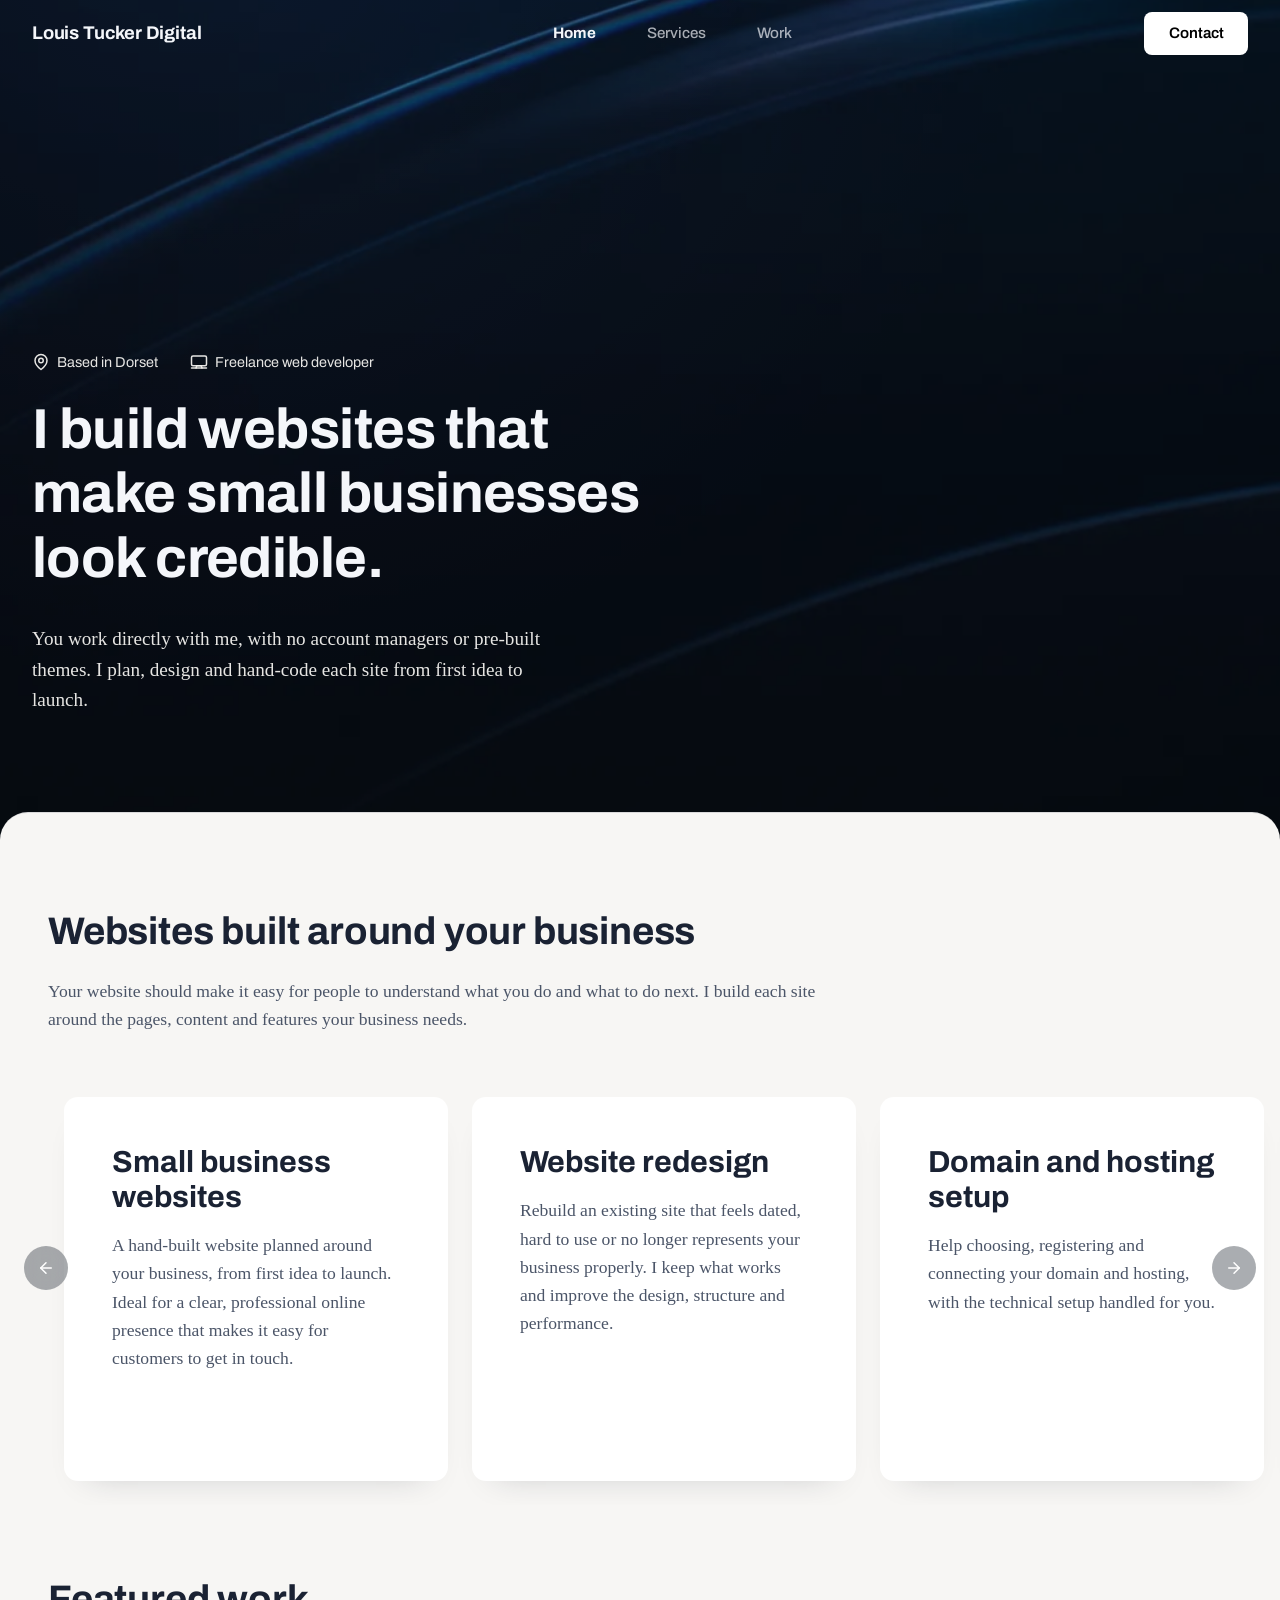
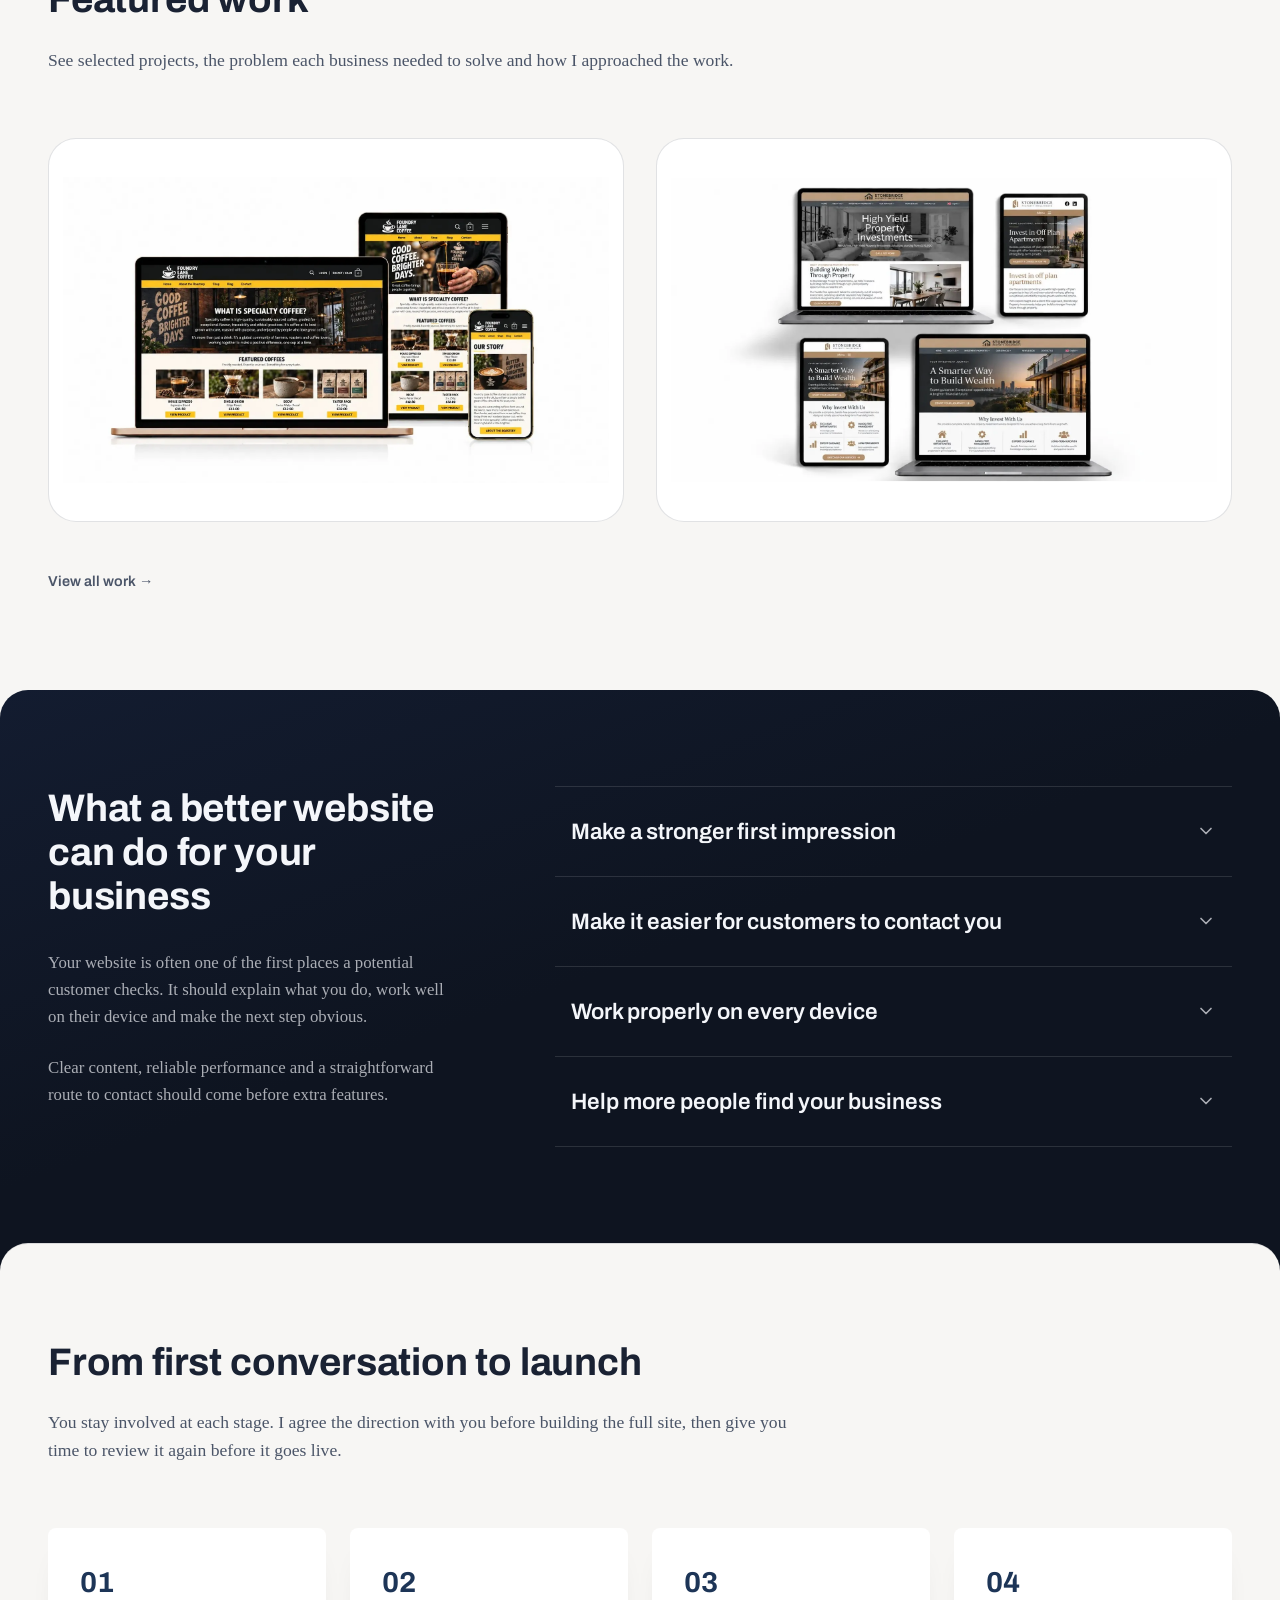
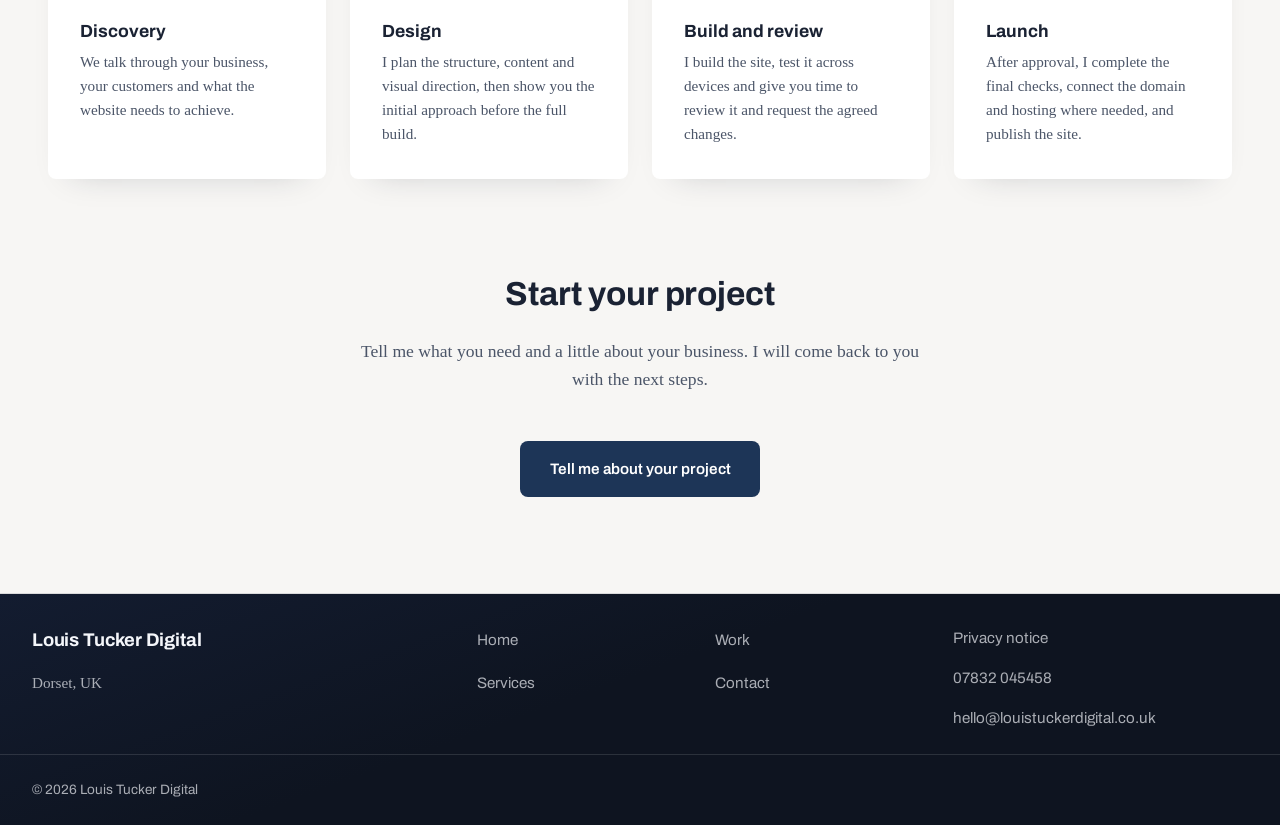
==== commit 40850fe7: "Fix design/code standards audit findings Remove the all-caps kicker label on offer cards, pair Archi" ====
--- a/index.html
+++ b/index.html
@@ -3,7 +3,7 @@
 <head>
   <meta charset="UTF-8">
   <meta name="viewport" content="width=device-width, initial-scale=1.0">
-  <meta http-equiv="Content-Security-Policy" content="default-src 'self'; style-src 'self'; font-src 'self'; script-src 'self'; img-src 'self' data:; connect-src 'self' https://formspree.io; form-action 'self' https://formspree.io; object-src 'none'; base-uri 'self'; frame-ancestors 'none';">
+  <meta http-equiv="Content-Security-Policy" content="default-src 'self'; style-src 'self'; font-src 'self'; script-src 'self' https://static.cloudflareinsights.com; img-src 'self' data:; connect-src 'self' https://formspree.io https://cloudflareinsights.com; form-action 'self' https://formspree.io; object-src 'none'; base-uri 'self'; frame-ancestors 'none';">
   <meta name="referrer" content="strict-origin-when-cross-origin">
   <meta name="robots" content="index, follow">
 
@@ -31,7 +31,7 @@
 
   <link rel="preload" href="assets/fonts/archivo-variable.woff2" as="font" type="font/woff2" crossorigin>
 
-  <link rel="stylesheet" href="css/styles.css?v=251">
+  <link rel="stylesheet" href="css/styles.css?v=252">
 
   <script type="application/ld+json">
   {
@@ -119,22 +119,18 @@
           <div class="offer-carousel-track">
             <div class="offer-carousel-spacer" aria-hidden="true"></div>
             <a class="offer-card" href="services/#showcase-jump">
-              <span class="offer-tag"><span class="offer-tag-dot"></span>Service</span>
               <h3>Small business websites</h3>
               <p>A hand-built website planned around your business, from first idea to launch. Ideal for a clear, professional online presence that makes it easy for customers to get in touch.</p>
             </a>
             <a class="offer-card" href="services/#showcase-jump">
-              <span class="offer-tag"><span class="offer-tag-dot"></span>Service</span>
               <h3>Website redesign</h3>
               <p>Rebuild an existing site that feels dated, hard to use or no longer represents your business properly. I keep what works and improve the design, structure and performance.</p>
             </a>
             <a class="offer-card" href="services/#showcase-jump">
-              <span class="offer-tag"><span class="offer-tag-dot"></span>Service</span>
               <h3>Domain and hosting setup</h3>
               <p>Help choosing, registering and connecting your domain and hosting, with the technical setup handled for you.</p>
             </a>
             <a class="offer-card" href="services/#showcase-jump">
-              <span class="offer-tag"><span class="offer-tag-dot"></span>Service</span>
               <h3>Website content</h3>
               <p>Help organising and refining your words, images and page structure so visitors can quickly understand what you do and what to do next.</p>
             </a>
@@ -296,5 +292,6 @@
   </footer>
 
   <script src="js/main.js?v=13"></script>
+  <!-- Cloudflare Web Analytics --><script type='module' src='https://static.cloudflareinsights.com/beacon.min.js' data-cf-beacon='{"token": "cbfdee1312574fa191f25027173d5398"}'></script><!-- End Cloudflare Web Analytics -->
 </body>
 </html>
--- a/css/styles.css
+++ b/css/styles.css
@@ -3,8 +3,9 @@
   Design direction: an editorial, ledger-like layout for a solo web developer.
   White ground, alternating with a subtly blue-tinted light grey, single
   navy accent used sparingly (primary button, links, one hero line).
-  Archivo for headings and body copy. No cards, no icon tiles, no
-  gradients.
+  Archivo for headings and UI chrome, paired with a plain serif for
+  body copy to give the editorial feel real typographic contrast.
+  No cards, no icon tiles, no gradients.
 
   Header is a light, understated bar rather than a solid colour block,
   and closing CTAs sit in a soft rounded panel instead of full-bleed
@@ -35,9 +36,15 @@
   --color-dark-rule: rgba(255, 255, 255, 0.12);
   --color-on-dark: #f4f6fa;
   --color-on-dark-soft: rgba(244, 246, 250, 0.68);
+  --gradient-dark-panel: linear-gradient(160deg, #131c30 0%, var(--color-dark) 45%, var(--color-dark) 100%);
+
+  --color-error: #a3352c;
+  --color-error-ink: #7a241d;
+  --color-error-bg: #f6e9e7;
+  --color-offwhite: #f7f6f4;
 
   --font-heading: "Archivo", "Segoe UI", sans-serif;
-  --font-body: "Archivo", "Segoe UI", sans-serif;
+  --font-body: "Georgia", "Iowan Old Style", "Palatino Linotype", serif;
   --font-ui: "Archivo", "Segoe UI", sans-serif;
 
   --space-1: 0.5rem;
@@ -830,7 +837,7 @@
 /* ---------- Contact page ---------- */
 
 .section-offwhite {
-  background: #f7f6f4;
+  background: var(--color-offwhite);
 }
 
 .section-offwhite .section {
@@ -941,7 +948,7 @@
 .field.has-error input,
 .field.has-error select,
 .field.has-error textarea {
-  border-color: #a3352c;
+  border-color: var(--color-error);
 }
 
 .checkbox-field {
@@ -986,7 +993,7 @@
 
 .field-error {
   font-size: 0.85rem;
-  color: #a3352c;
+  color: var(--color-error);
   display: none;
 }
 
@@ -1038,9 +1045,9 @@
 }
 
 .form-status.is-error {
-  background: #f6e9e7;
-  color: #7a241d;
-  border: 1px solid #a3352c;
+  background: var(--color-error-bg);
+  color: var(--color-error-ink);
+  border: 1px solid var(--color-error);
 }
 
 .form-submit-row {
@@ -1094,7 +1101,7 @@
 }
 
 .tile-section-light {
-  background: #f7f6f4;
+  background: var(--color-offwhite);
   border-top: 1px solid var(--color-rule);
   border-bottom: 1px solid var(--color-rule);
   border-radius: var(--radius-panel) var(--radius-panel) 0 0;
@@ -1106,7 +1113,7 @@
 }
 
 .tile-section-dark {
-  background: linear-gradient(160deg, #131c30 0%, var(--color-dark) 45%, var(--color-dark) 100%);
+  background: var(--gradient-dark-panel);
   border-radius: var(--radius-panel) var(--radius-panel) 0 0;
 }
 
@@ -1177,27 +1184,6 @@
 .offer-card:hover {
   transform: translateY(-4px);
   box-shadow: 0 8px 16px -10px rgba(26, 34, 51, 0.35);
-}
-
-.offer-tag {
-  display: inline-flex;
-  align-items: center;
-  gap: 0.5em;
-  font-family: var(--font-ui);
-  font-weight: 600;
-  font-size: 0.72rem;
-  letter-spacing: 0.06em;
-  text-transform: uppercase;
-  color: var(--color-ink-soft);
-  margin-bottom: var(--space-3);
-}
-
-.offer-tag-dot {
-  width: 7px;
-  height: 7px;
-  border-radius: 50%;
-  background: #3a6ea8;
-  flex-shrink: 0;
 }
 
 .offer-card h3 {
@@ -1719,7 +1705,7 @@
 }
 
 .site-footer-dark {
-  background: linear-gradient(160deg, #131c30 0%, var(--color-dark) 45%, var(--color-dark) 100%);
+  background: var(--gradient-dark-panel);
   padding: var(--space-4) 0 var(--space-3);
 }
 
@@ -2036,7 +2022,7 @@
   }
 
   .main-nav-on-dark.is-open {
-    background: linear-gradient(160deg, #131c30 0%, var(--color-dark) 45%, var(--color-dark) 100%);
+    background: var(--gradient-dark-panel);
     border-radius: var(--radius);
     padding: var(--space-2) var(--space-3) var(--space-3);
   }
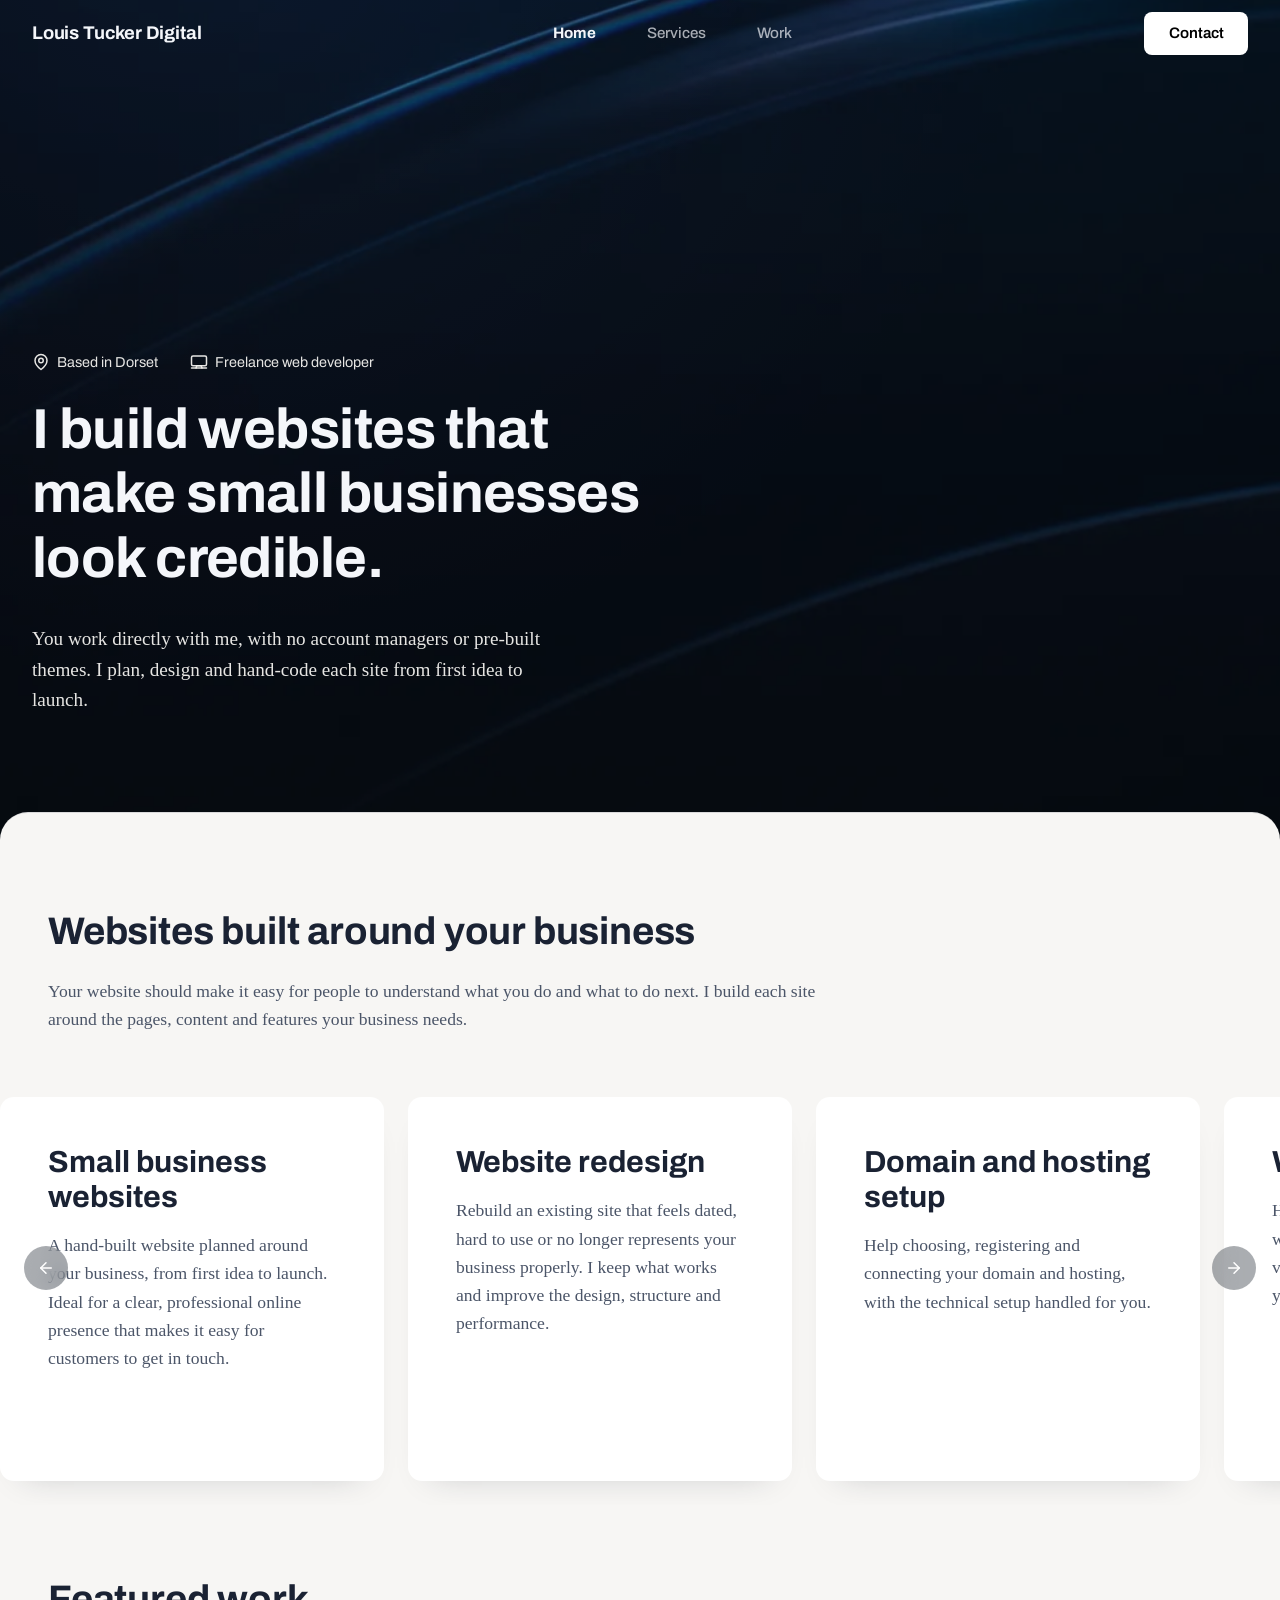
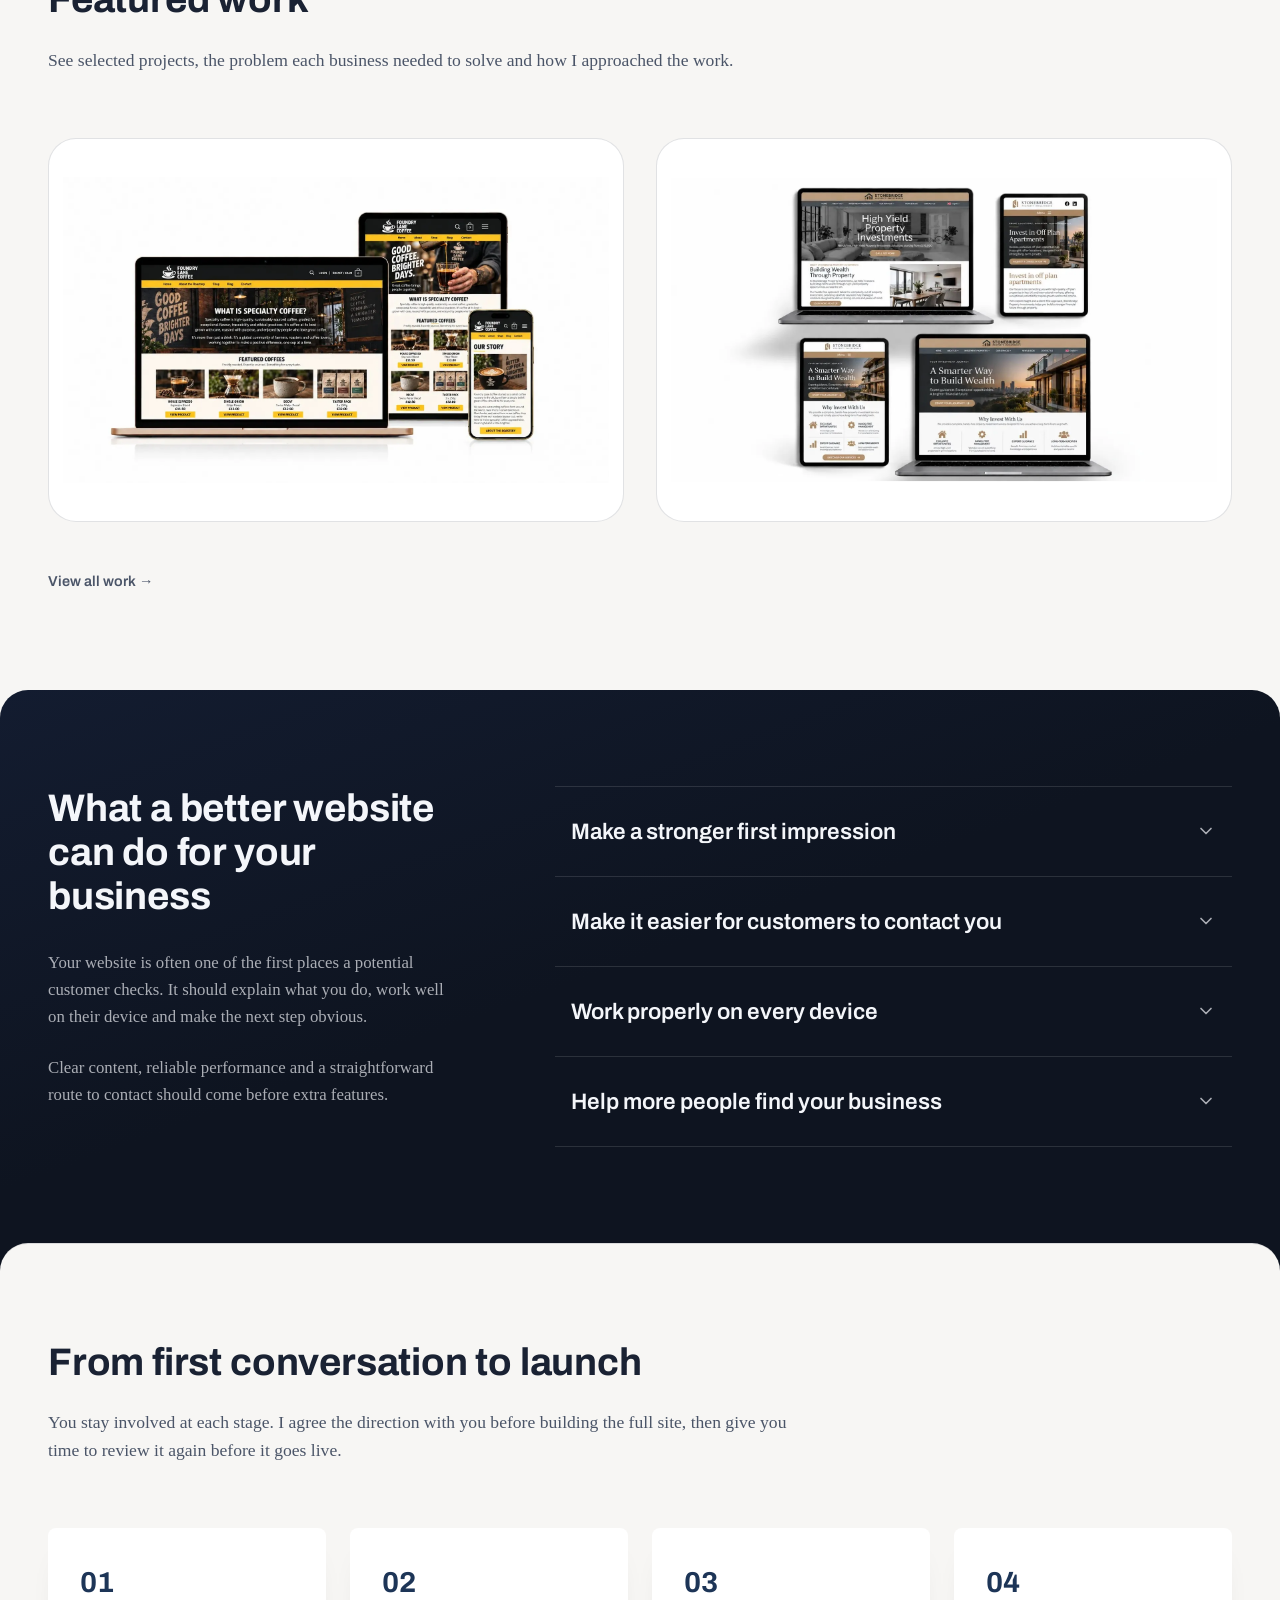
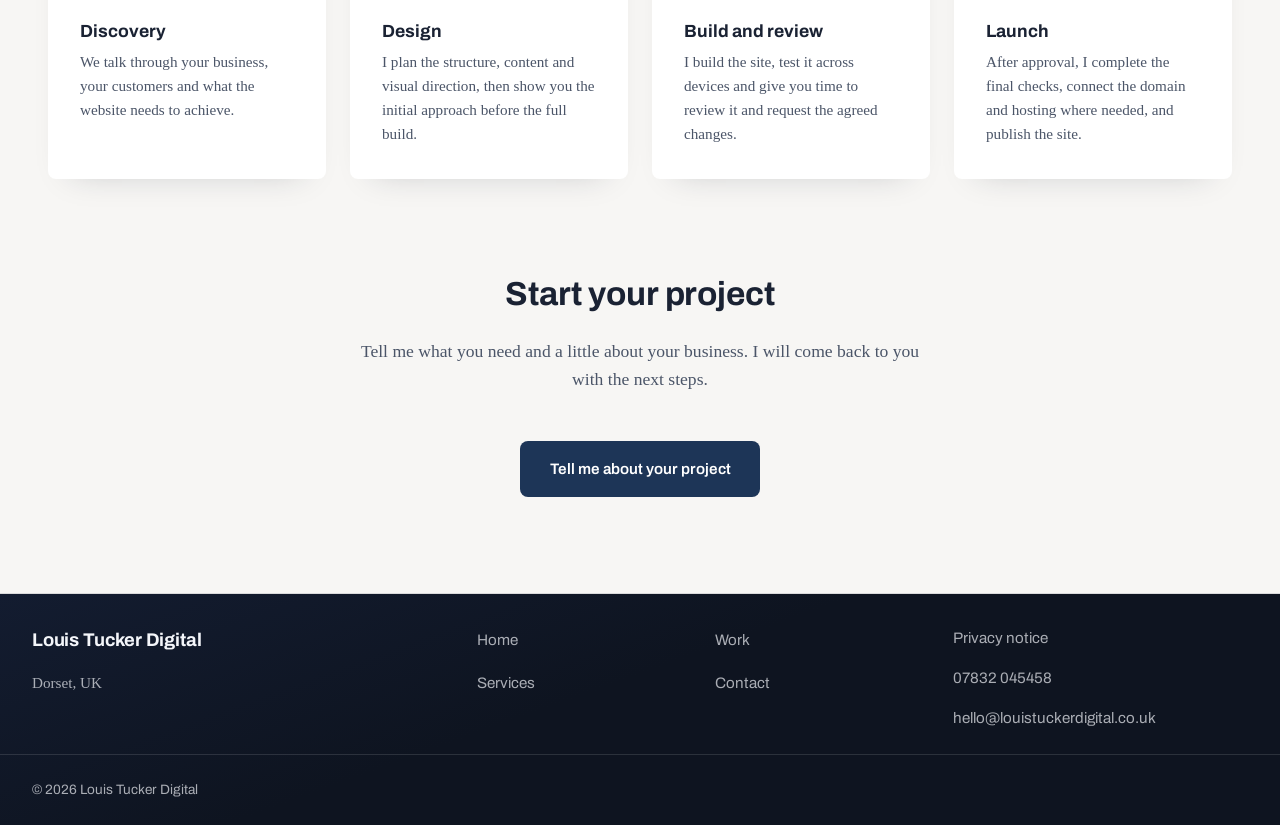
==== commit 84967c51: "Fix accessibility audit findings Make the mobile nav closable with Escape and manage focus on open/c" ====
--- a/index.html
+++ b/index.html
@@ -31,7 +31,7 @@
 
   <link rel="preload" href="assets/fonts/archivo-variable.woff2" as="font" type="font/woff2" crossorigin>
 
-  <link rel="stylesheet" href="css/styles.css?v=252">
+  <link rel="stylesheet" href="css/styles.css?v=253">
 
   <script type="application/ld+json">
   {
@@ -291,7 +291,7 @@
     </div>
   </footer>
 
-  <script src="js/main.js?v=13"></script>
+  <script src="js/main.js?v=14"></script>
   <!-- Cloudflare Web Analytics --><script type='module' src='https://static.cloudflareinsights.com/beacon.min.js' data-cf-beacon='{"token": "cbfdee1312574fa191f25027173d5398"}'></script><!-- End Cloudflare Web Analytics -->
 </body>
 </html>
--- a/css/styles.css
+++ b/css/styles.css
@@ -154,6 +154,17 @@
 textarea:focus-visible {
   outline: 2px solid var(--color-accent);
   outline-offset: 3px;
+}
+
+/* The navy focus ring above fails contrast on dark sections (header,
+   dark tiles, footer), so those swap to a light outline instead. */
+.site-header-on-dark a:focus-visible,
+.site-header-on-dark button:focus-visible,
+.tile-section-dark a:focus-visible,
+.tile-section-dark button:focus-visible,
+.site-footer-dark a:focus-visible,
+.site-footer-dark button:focus-visible {
+  outline-color: var(--color-on-dark);
 }
 
 .container {
@@ -2161,8 +2172,15 @@
 
 /* ---------- Case study image lightbox ---------- */
 
-.case-study-placeholder-image {
+.case-study-placeholder-trigger {
+  display: block;
+  width: 100%;
+  height: 100%;
+  padding: 0;
+  border: none;
+  background: none;
   cursor: zoom-in;
+  font: inherit;
 }
 
 .image-lightbox {
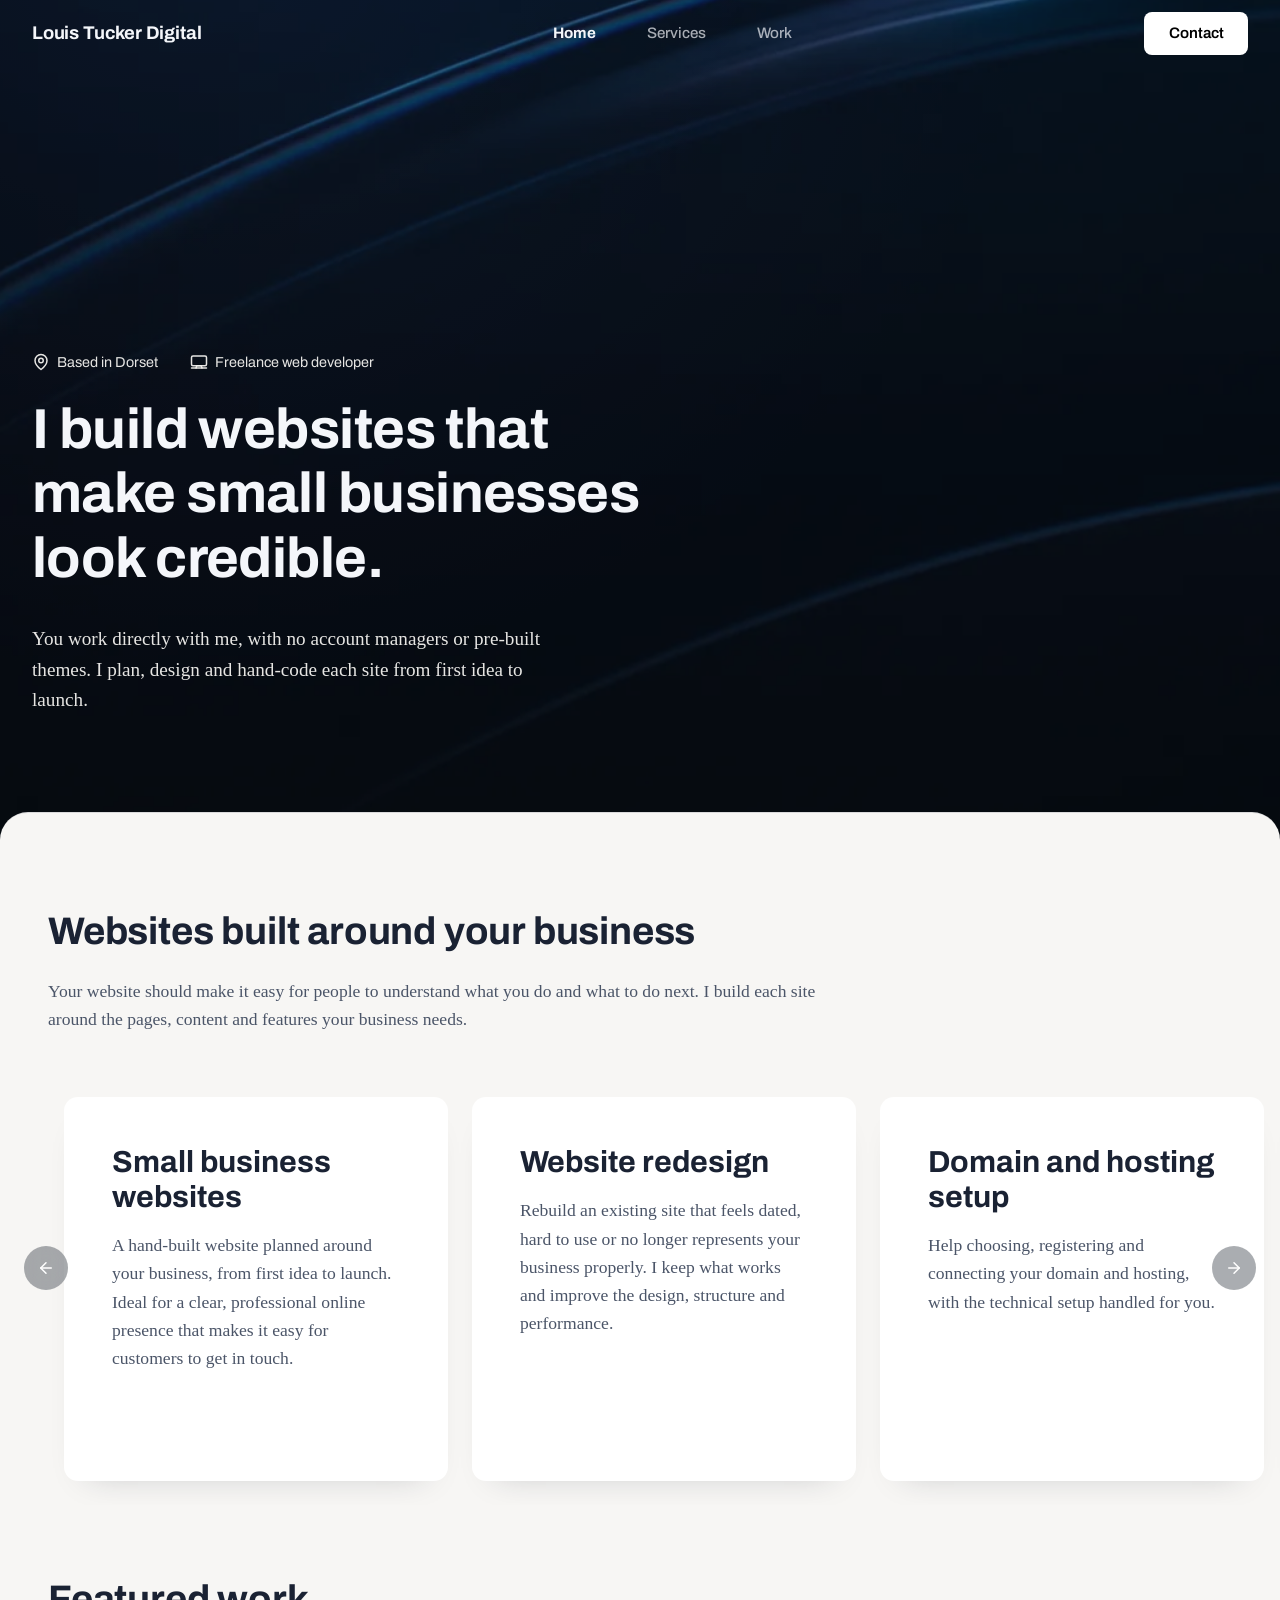
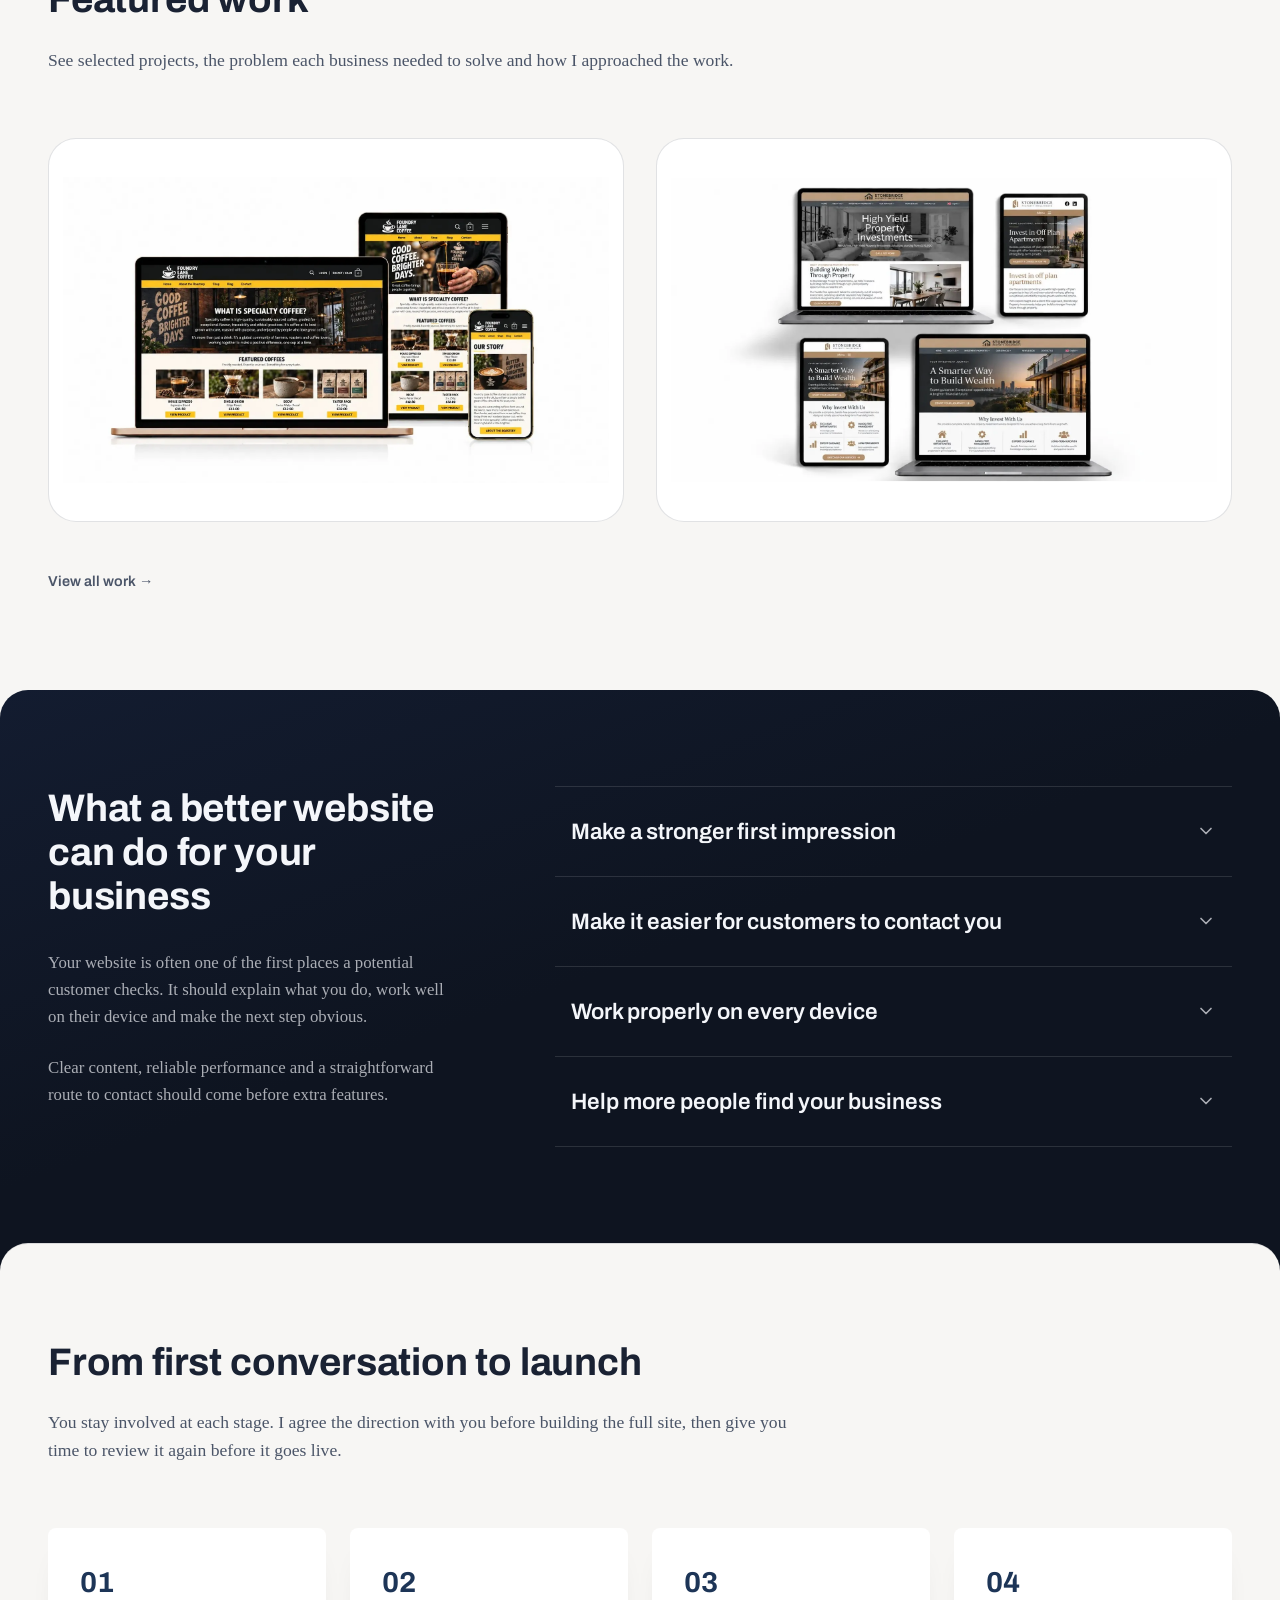
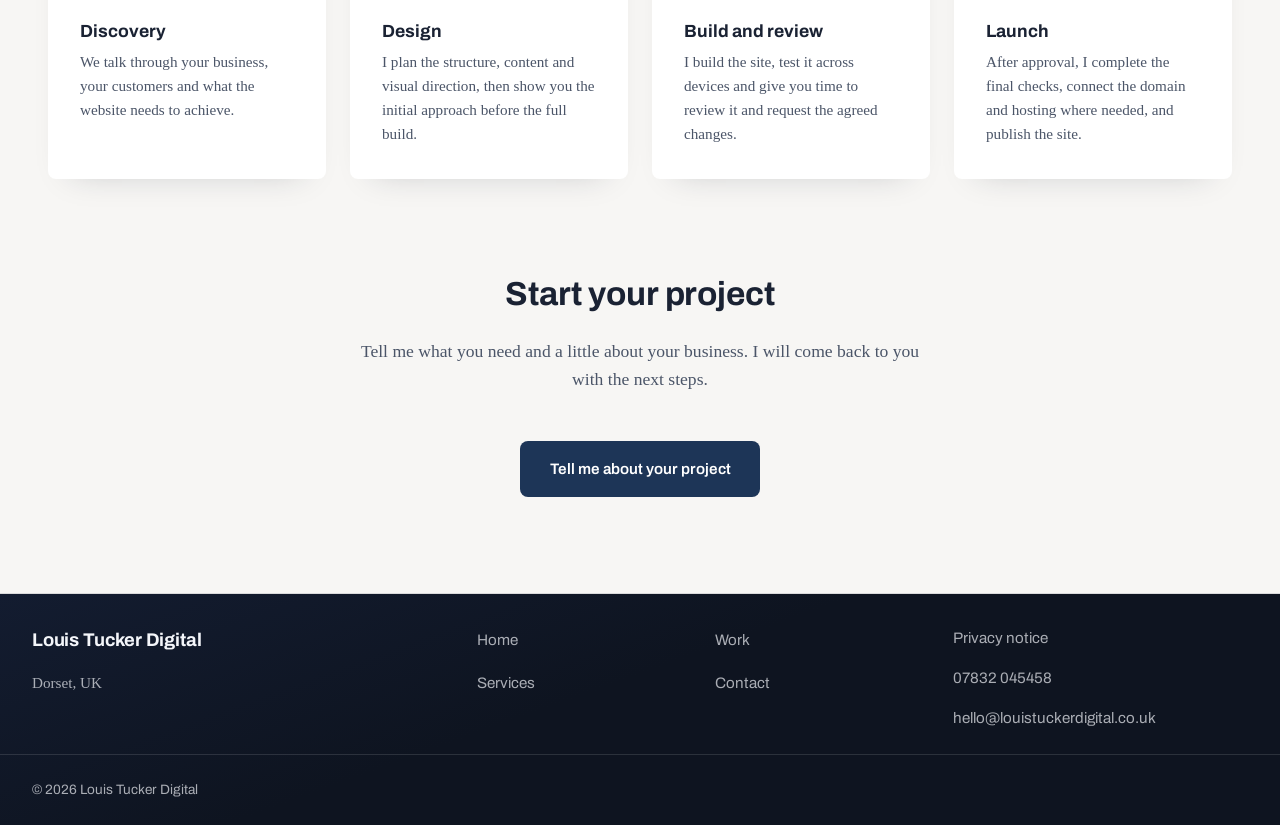
==== commit dddfdcbf: "Fix mobile nav toggle button proportions and X alignment Fixed width/height instead of min-width/min" ====
--- a/index.html
+++ b/index.html
@@ -31,7 +31,7 @@
 
   <link rel="preload" href="assets/fonts/archivo-variable.woff2" as="font" type="font/woff2" crossorigin>
 
-  <link rel="stylesheet" href="css/styles.css?v=253">
+  <link rel="stylesheet" href="css/styles.css?v=254">
 
   <script type="application/ld+json">
   {
--- a/css/styles.css
+++ b/css/styles.css
@@ -401,12 +401,12 @@
   align-items: center;
   justify-content: center;
   flex-direction: column;
-  min-width: 44px;
-  min-height: 44px;
+  width: 44px;
+  height: 44px;
   background: none;
   border: 1px solid var(--color-rule-strong);
   border-radius: var(--radius);
-  padding: 0.65em 0.85em;
+  padding: 0;
   cursor: pointer;
 }
 
@@ -423,12 +423,12 @@
   width: 20px;
   height: 2px;
   background: var(--color-ink);
-  margin: 4px 0;
+  margin: 2.5px 0;
   transition: transform 0.15s ease, opacity 0.15s ease;
 }
 
 .nav-toggle[aria-expanded="true"] .nav-toggle-bar:nth-child(1) {
-  transform: translateY(6px) rotate(45deg);
+  transform: translateY(4.5px) rotate(45deg);
 }
 
 .nav-toggle[aria-expanded="true"] .nav-toggle-bar:nth-child(2) {
@@ -436,7 +436,7 @@
 }
 
 .nav-toggle[aria-expanded="true"] .nav-toggle-bar:nth-child(3) {
-  transform: translateY(-6px) rotate(-45deg);
+  transform: translateY(-4.5px) rotate(-45deg);
 }
 
 /* ---------- Hero ---------- */
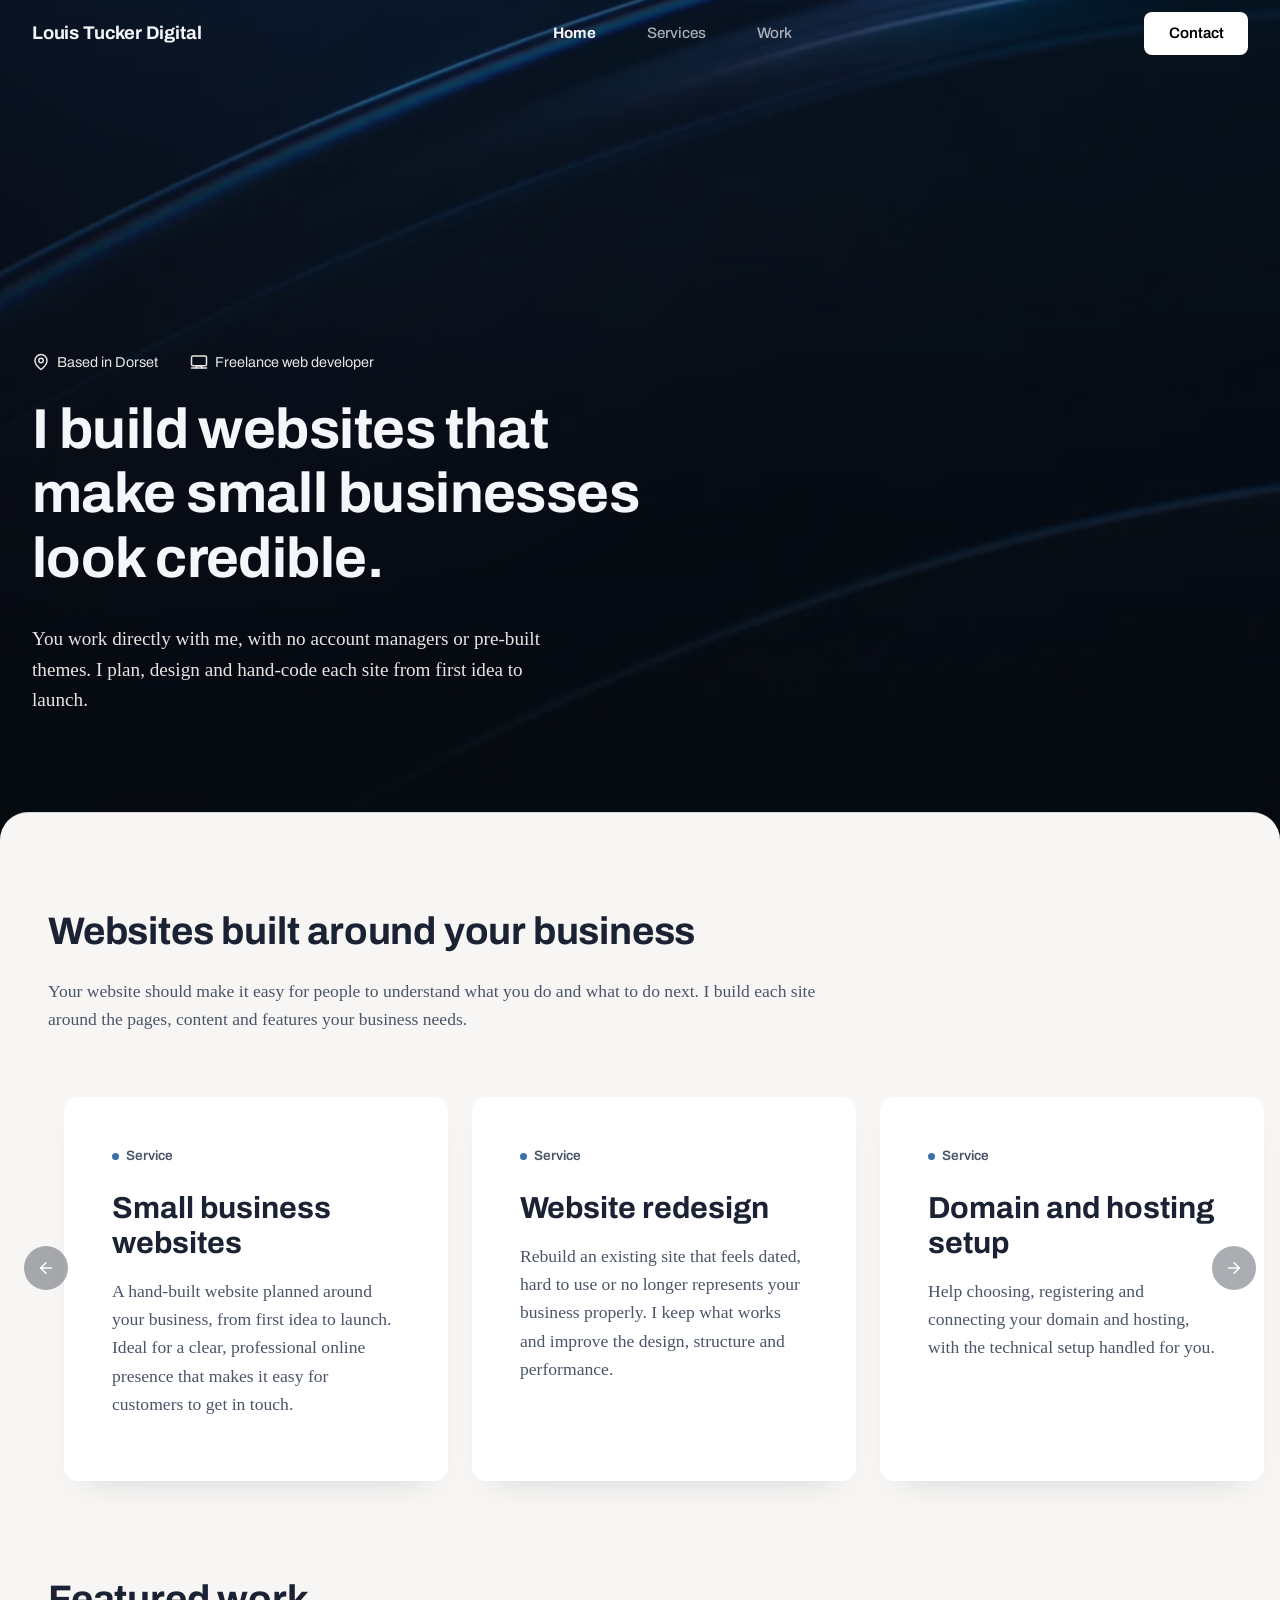
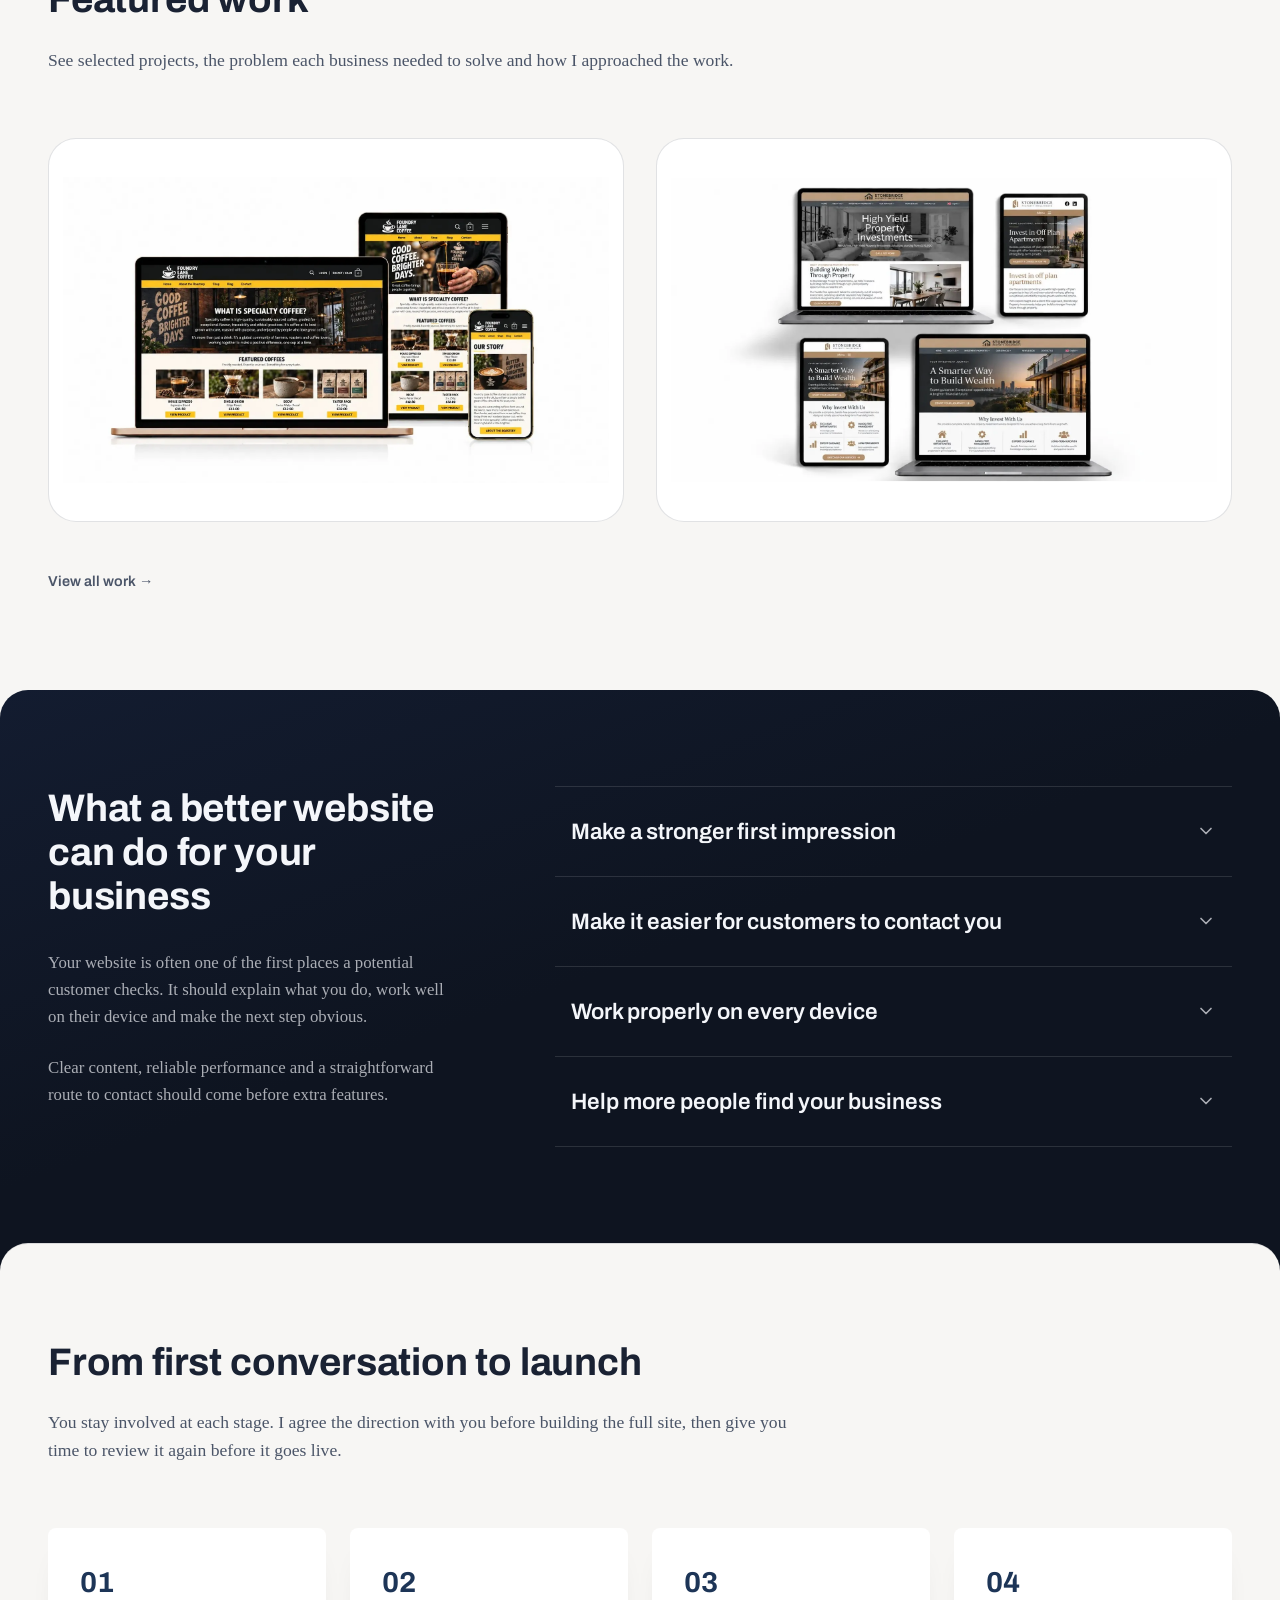
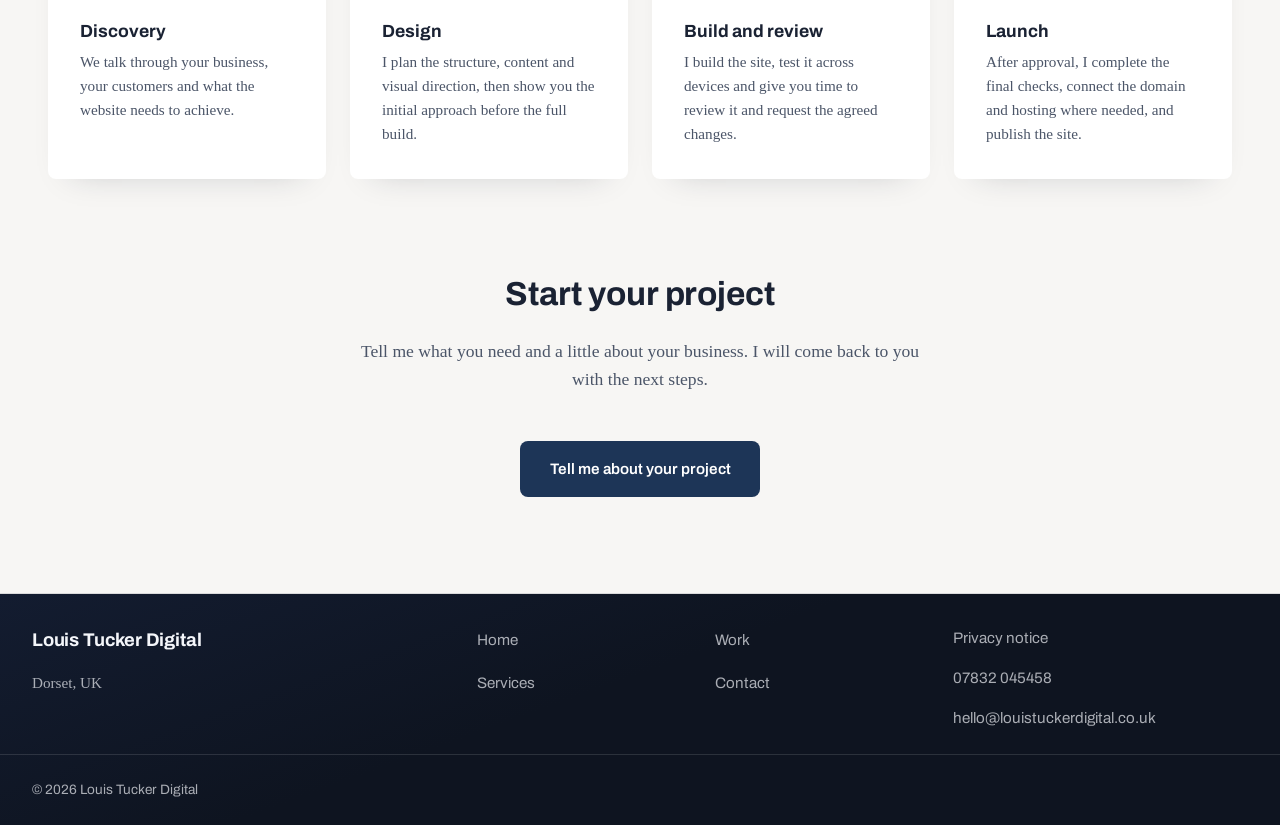
==== commit d5cd58e3: "Restore offer card service tag and use real icons for the nav toggle Brought back the "Service" tag " ====
--- a/index.html
+++ b/index.html
@@ -31,7 +31,7 @@
 
   <link rel="preload" href="assets/fonts/archivo-variable.woff2" as="font" type="font/woff2" crossorigin>
 
-  <link rel="stylesheet" href="css/styles.css?v=254">
+  <link rel="stylesheet" href="css/styles.css?v=255">
 
   <script type="application/ld+json">
   {
@@ -62,9 +62,8 @@
       </a>
 
       <button class="nav-toggle nav-toggle-on-dark" type="button" aria-expanded="false" aria-controls="main-nav" aria-label="Toggle menu">
-        <span class="nav-toggle-bar"></span>
-        <span class="nav-toggle-bar"></span>
-        <span class="nav-toggle-bar"></span>
+        <svg class="nav-toggle-icon nav-toggle-icon-menu" viewBox="0 0 24 24" fill="none" stroke="currentColor" stroke-width="2" stroke-linecap="round" stroke-linejoin="round" aria-hidden="true"><path d="M4 6h16"/><path d="M4 12h16"/><path d="M4 18h16"/></svg>
+        <svg class="nav-toggle-icon nav-toggle-icon-close" viewBox="0 0 24 24" fill="none" stroke="currentColor" stroke-width="2" stroke-linecap="round" stroke-linejoin="round" aria-hidden="true"><path d="M18 6 6 18"/><path d="m6 6 12 12"/></svg>
       </button>
 
       <nav class="main-nav main-nav-on-dark" id="main-nav" aria-label="Primary">
@@ -119,18 +118,22 @@
           <div class="offer-carousel-track">
             <div class="offer-carousel-spacer" aria-hidden="true"></div>
             <a class="offer-card" href="services/#showcase-jump">
+              <span class="offer-tag"><span class="offer-tag-dot"></span>Service</span>
               <h3>Small business websites</h3>
               <p>A hand-built website planned around your business, from first idea to launch. Ideal for a clear, professional online presence that makes it easy for customers to get in touch.</p>
             </a>
             <a class="offer-card" href="services/#showcase-jump">
+              <span class="offer-tag"><span class="offer-tag-dot"></span>Service</span>
               <h3>Website redesign</h3>
               <p>Rebuild an existing site that feels dated, hard to use or no longer represents your business properly. I keep what works and improve the design, structure and performance.</p>
             </a>
             <a class="offer-card" href="services/#showcase-jump">
+              <span class="offer-tag"><span class="offer-tag-dot"></span>Service</span>
               <h3>Domain and hosting setup</h3>
               <p>Help choosing, registering and connecting your domain and hosting, with the technical setup handled for you.</p>
             </a>
             <a class="offer-card" href="services/#showcase-jump">
+              <span class="offer-tag"><span class="offer-tag-dot"></span>Service</span>
               <h3>Website content</h3>
               <p>Help organising and refining your words, images and page structure so visitors can quickly understand what you do and what to do next.</p>
             </a>
--- a/css/styles.css
+++ b/css/styles.css
@@ -400,7 +400,6 @@
   display: none;
   align-items: center;
   justify-content: center;
-  flex-direction: column;
   width: 44px;
   height: 44px;
   background: none;
@@ -414,29 +413,26 @@
   border-color: var(--color-dark-rule);
 }
 
-.nav-toggle-on-dark .nav-toggle-bar {
-  background: var(--color-on-dark);
-}
-
-.nav-toggle-bar {
+.nav-toggle-on-dark .nav-toggle-icon {
+  color: var(--color-on-dark);
+}
+
+.nav-toggle-icon {
+  width: 20px;
+  height: 20px;
+  color: var(--color-ink);
+}
+
+.nav-toggle-icon-close {
+  display: none;
+}
+
+.nav-toggle[aria-expanded="true"] .nav-toggle-icon-menu {
+  display: none;
+}
+
+.nav-toggle[aria-expanded="true"] .nav-toggle-icon-close {
   display: block;
-  width: 20px;
-  height: 2px;
-  background: var(--color-ink);
-  margin: 2.5px 0;
-  transition: transform 0.15s ease, opacity 0.15s ease;
-}
-
-.nav-toggle[aria-expanded="true"] .nav-toggle-bar:nth-child(1) {
-  transform: translateY(4.5px) rotate(45deg);
-}
-
-.nav-toggle[aria-expanded="true"] .nav-toggle-bar:nth-child(2) {
-  opacity: 0;
-}
-
-.nav-toggle[aria-expanded="true"] .nav-toggle-bar:nth-child(3) {
-  transform: translateY(-4.5px) rotate(-45deg);
 }
 
 /* ---------- Hero ---------- */
@@ -1195,6 +1191,25 @@
 .offer-card:hover {
   transform: translateY(-4px);
   box-shadow: 0 8px 16px -10px rgba(26, 34, 51, 0.35);
+}
+
+.offer-tag {
+  display: inline-flex;
+  align-items: center;
+  gap: 0.5em;
+  font-family: var(--font-ui);
+  font-weight: 600;
+  font-size: 0.85rem;
+  color: var(--color-ink-soft);
+  margin-bottom: var(--space-3);
+}
+
+.offer-tag-dot {
+  width: 7px;
+  height: 7px;
+  border-radius: 50%;
+  background: #3a6ea8;
+  flex-shrink: 0;
 }
 
 .offer-card h3 {
